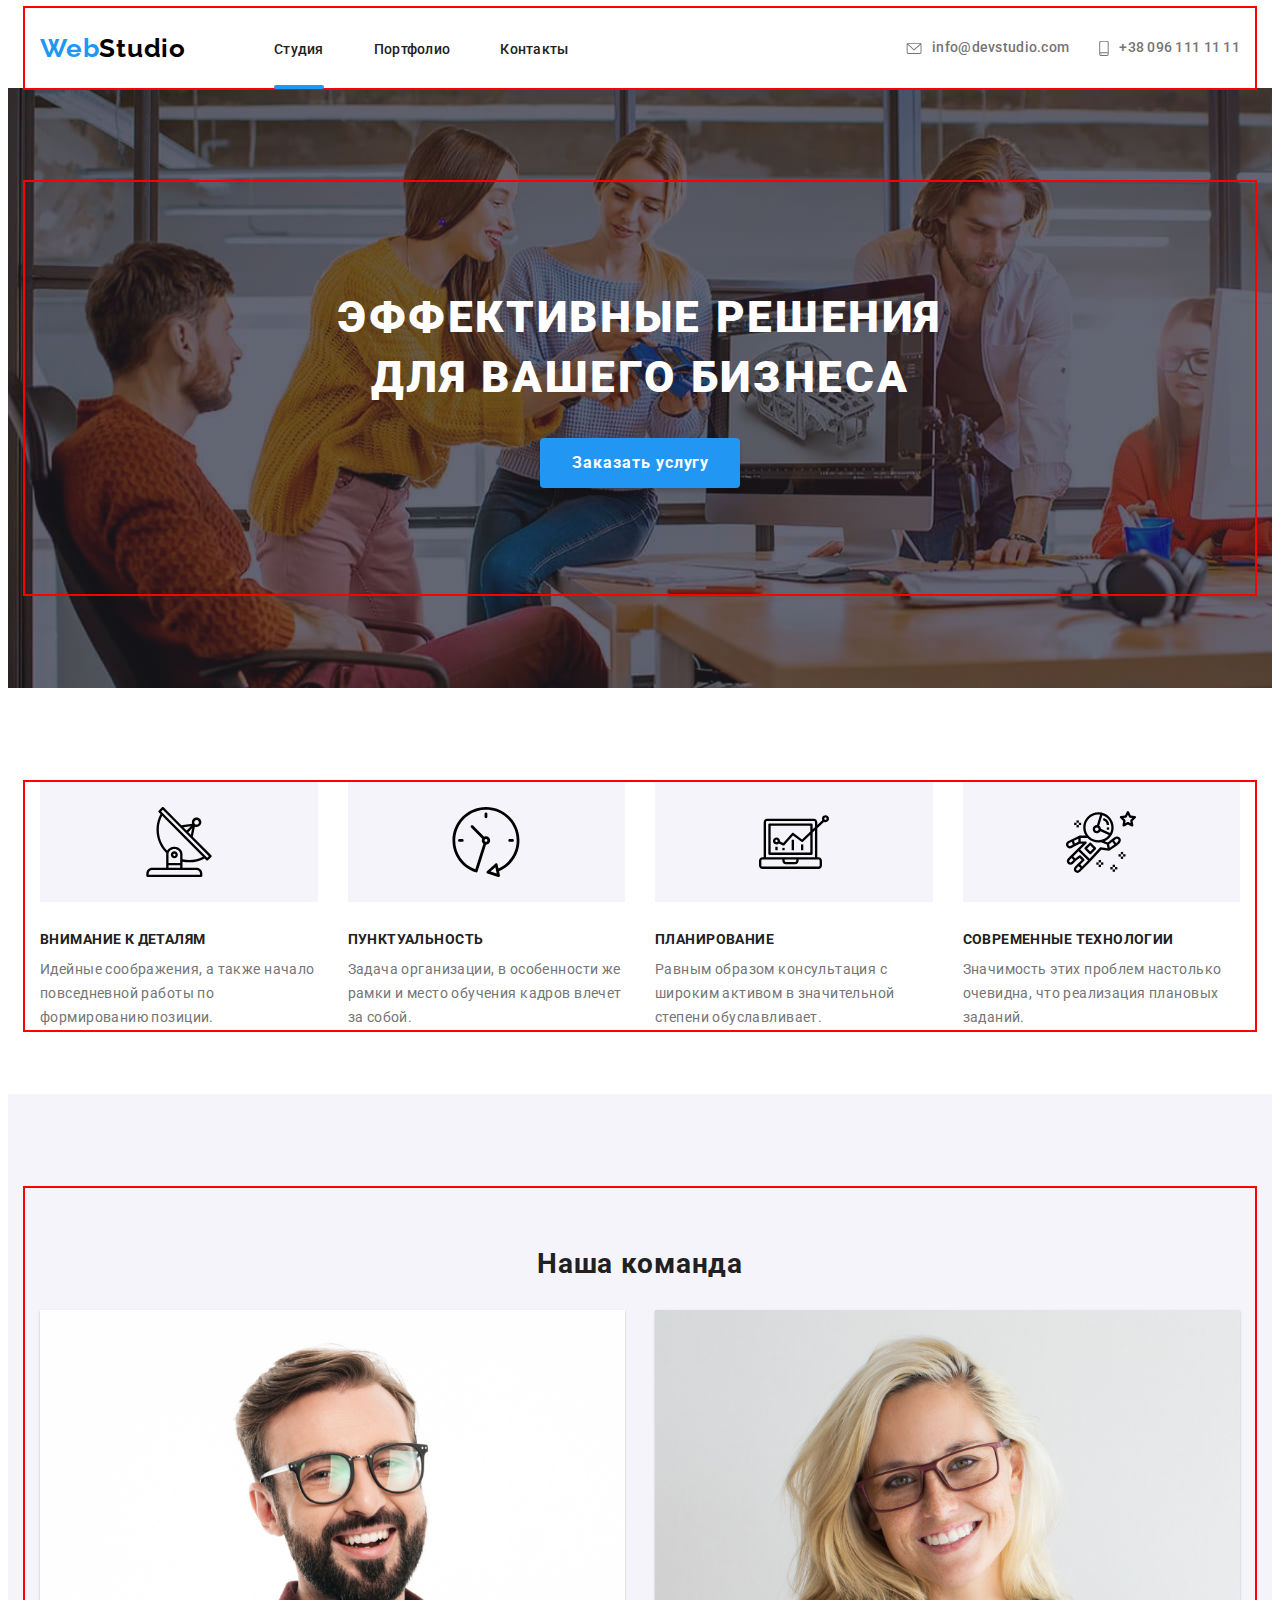
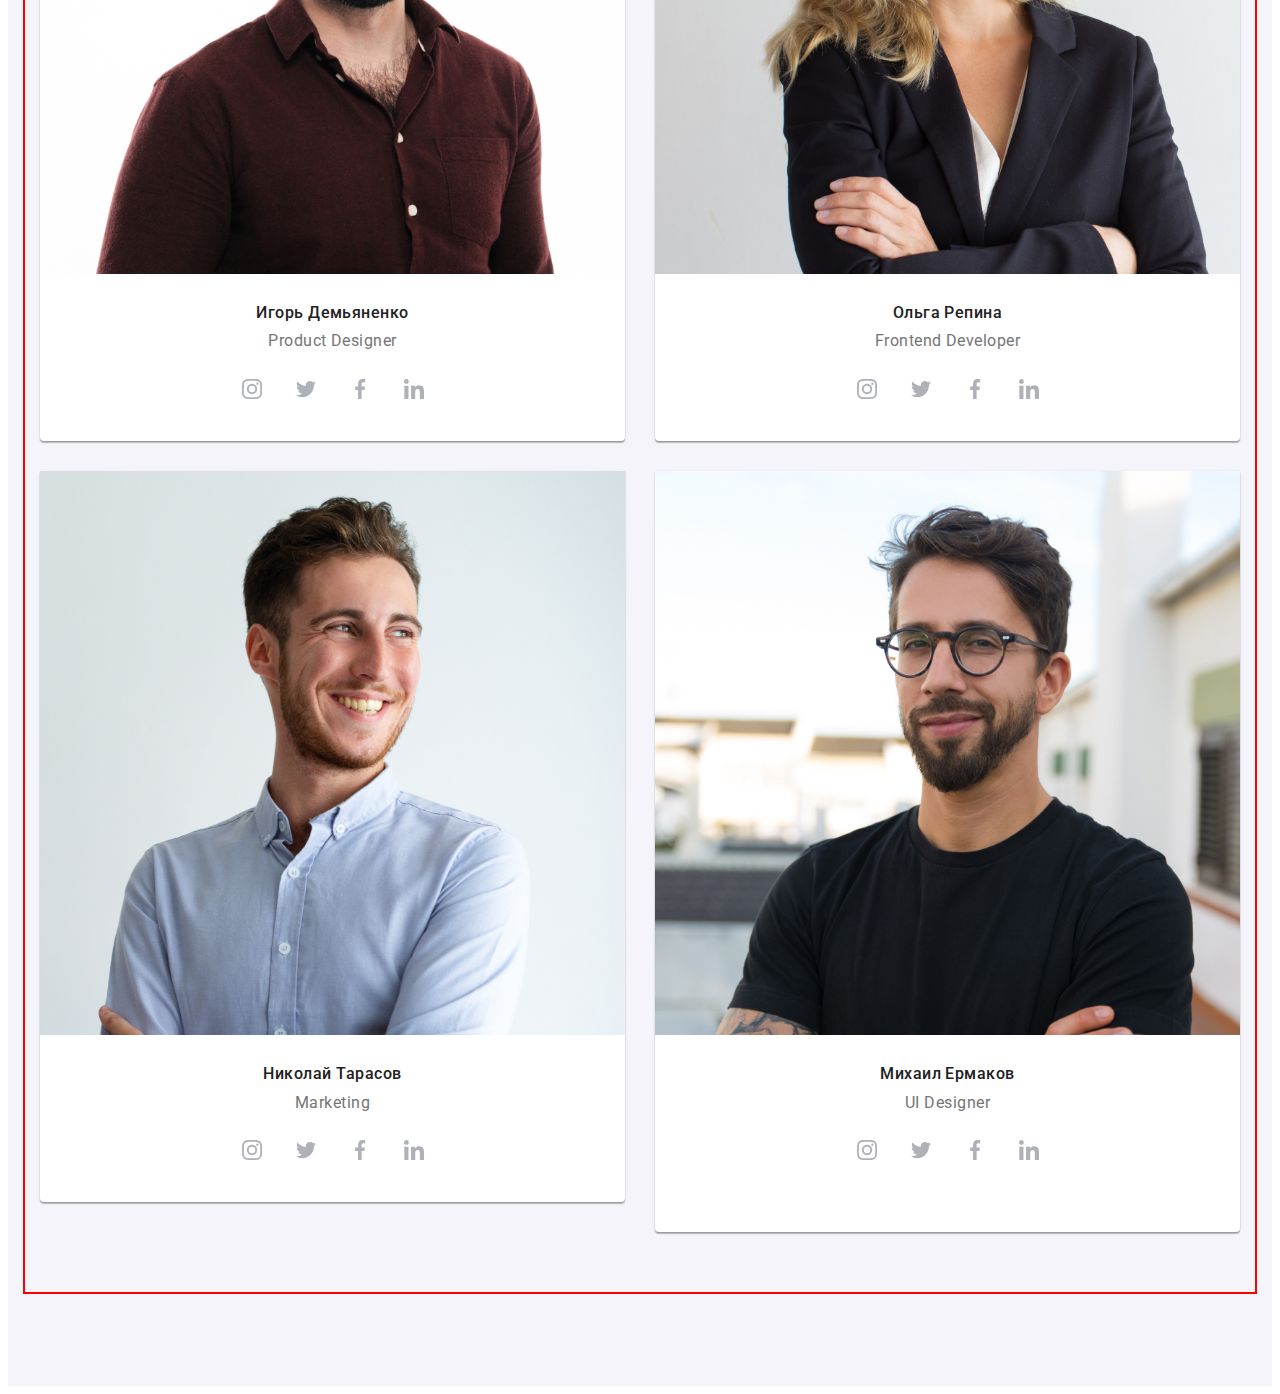
==== index.html @ 84be03d5 "адаптив" ====
<!DOCTYPE html>
<html lang="en">
  <head>
    <meta charset="UTF-8" />
    <meta http-equiv="X-UA-Compatible" content="IE=edge" />
    <meta name="viewport" content="width=device-width, initial-scale=1.0" />
    <title>WebStudio</title>
    <link
      rel="stylesheet"
      href="https://cdnjs.cloudflare.com/ajax/libs/modern-normalize/1.1.0/modern-normalize.min.css"
      integrity="sha512-wpPYUAdjBVSE4KJnH1VR1HeZfpl1ub8YT/NKx4PuQ5NmX2tKuGu6U/JRp5y+Y8XG2tV+wKQpNHVUX03MfMFn9Q=="
      crossorigin="anonymous"
      referrerpolicy="no-referrer"
    />
    <link rel="preconnect" href="https://fonts.googleapis.com" />
    <link rel="preconnect" href="https://fonts.gstatic.com" crossorigin />
    <link rel="stylesheet" href="./css/main.css" />
    <link
      href="https://fonts.googleapis.com/css2?family=Raleway:wght@700&family=Roboto:wght@400;500;700;900&display=swap"
      rel="stylesheet"
    />
  </head>
  <body>
    <header class="header">
      <div class="container">
        <a href="./index.html" class="link header__logo-link">
          <div class="header__logo">
            Web<span class="header__logo-studio">Studio</span>
          </div>
        </a>
        <nav class="nav">
          <ul class="nav-list list">
            <li class="nav-list__item">
              <a href="./index.html" class="nav-list__link link active"
                >Студия</a
              >
            </li>
            <li class="nav-list__item">
              <a href="./portfolio.html" class="nav-list__link link"
                >Портфолио</a
              >
            </li>
            <li class="nav-list__item">
              <a href="" class="nav-list__link link">Контакты</a>
            </li>
          </ul>
        </nav>
        <ul class="contact list">
          <li class="contact__item">
            <a href="mailto:info@devstudio.com" class="contact__link link">
              <svg class="contact__icon" width="16px" height="12px">
                <use
                  href="./images/icons.svg/symbol-defs2.svg#icon-envelope-hover"
                ></use></svg
              >info@devstudio.com
            </a>
          </li>
          <li class="contact__item">
            <a href="tel:+380961111111" class="contact__link link">
              <svg class="contact__icon" width="10px" height="16px">
                <use
                  href="./images/icons.svg/symbol-defs2.svg#icon-smartphone"
                ></use></svg
              >+38 096 111 11 11
            </a>
          </li>
        </ul>
      </div>
    </header>
    <main>
      <!-- section 1 -->
      <section class="hero section">
        <div class="container">
          <div class="hero__content">
            <h1 class="hero__title">
              Эффективные решения<br />
              для вашего бизнеса
            </h1>
            <button type="button" class="hero__btn" data-modal-open>
              Заказать услугу
            </button>
          </div>
        </div>
      </section>
      <!-- section 2 -->
      <section class="about section">
        <div class="container">
          <ul class="about-list list">
            <li class="about-list__item">
              <div class="about-list__icons">
                <svg class="about-list__icon" width="70px" height="70px">
                  <use
                    href="./images/icons.svg/symbol-defs1.svg#icon-antenna-1"
                  ></use>
                </svg>
              </div>
              <h3 class="about-list__title">Внимание к деталям</h3>
              <p class="about-list__after-title">
                Идейные соображения, а также начало повседневной работы по
                формированию позиции.
              </p>
            </li>
            <li class="about-list__item">
              <div class="about-list__icons">
                <svg class="about-list__icon" width="70px" height="70px">
                  <use
                    href="./images/icons.svg/symbol-defs1.svg#icon-clock-1"
                  ></use>
                </svg>
              </div>
              <h3 class="about-list__title">Пунктуальность</h3>
              <p class="about-list__after-title">
                Задача организации, в особенности же рамки и место обучения
                кадров влечет за собой.
              </p>
            </li>
            <li class="about-list__item">
              <div class="about-list__icons">
                <svg class="about-list__icon" width="70px" height="70px">
                  <use
                    href="./images/icons.svg/symbol-defs1.svg#icon-diagram-1"
                  ></use>
                </svg>
              </div>
              <h3 class="about-list__title">Планирование</h3>
              <p class="about-list__after-title">
                Равным образом консультация с широким активом в значительной
                степени обуславливает.
              </p>
            </li>
            <li class="about-list__item">
              <div class="about-list__icons">
                <svg class="about-list__icon" width="70px" height="70px">
                  <use
                    href="./images/icons.svg/symbol-defs1.svg#icon-astronaut-1"
                  ></use>
                </svg>
              </div>
              <h3 class="about-list__title">Современные технологии</h3>
              <p class="about-list__after-title">
                Значимость этих проблем настолько очевидна, что реализация
                плановых заданий.
              </p>
            </li>
          </ul>
        </div>
      </section>
      <!-- section 3 -->
      <!-- <section class="work section">
        <div class="container">
          <h2 class="work__title">Чем мы занимаемся</h2>
          <ul class="work-list list">
            <li class="work-list__item">
              <img
                src="./images/section3-img01.jpg"
                alt="человек печатает на клавиатуре"
                width="370"
                height="294"
              />
              <p class="work-list__cover-text">Десктопные приложения</p>
            </li>
            <li class="work-list__item">
              <img
                src="./images/section3-img2.jpg"
                alt="телефон в руках перед ноутбуком"
                width="370"
                height="294"
              />
              <p class="work-list__cover-text">Мобильные приложения</p>
            </li>
            <li class="work-list__item">
              <img
                src="./images/section3-img3.jpg"
                alt="планшет в руках"
                width="370"
                height="294"
              />
              <p class="work-list__cover-text">Дизайнерские решения</p>
            </li>
          </ul>
        </div>
      </section> -->
      <!-- section 4 -->
      <section class="team section">
        <div class="container">
          <div class="team-content">
            <h2 class="team__title">Наша команда</h2>
            <ul class="team-list list">
              <li class="team-list__item">
                <img
                  class="team-list__image"
                  src="./images/comand-img1.jpg"
                  alt="Игорь Демьяненко"
                  width="270"
                  height="260"
                />
                <span class="team-list__after-title">Игорь Демьяненко</span>
                <p class="team-list__text">Product Designer</p>
                <ul class="soc-list list">
                  <li class="soc-list__item">
                    <a href="" class="soc-list__link link">
                      <svg class="soc-list__icon" width="20" height="20">
                        <use
                          href="./images/icons.svg/symbol-defs.svg#icon-instagram-2"
                        ></use>
                      </svg>
                    </a>
                  </li>
                  <li class="soc-list__item">
                    <a href="" class="soc-list__link link">
                      <svg class="soc-list__icon" width="20" height="20">
                        <use
                          href="./images/icons.svg/symbol-defs.svg#icon-twitter-1"
                        ></use>
                      </svg>
                    </a>
                  </li>
                  <li class="soc-list__item">
                    <a href="" class="soc-list__link link">
                      <svg class="soc-list__icon" width="20" height="20">
                        <use
                          href="./images/icons.svg/symbol-defs.svg#icon-facebook-1"
                        ></use>
                      </svg>
                    </a>
                  </li>
                  <li class="soc-list__item">
                    <a href="" class="soc-list__link link">
                      <svg class="soc-list__icon" width="20" height="20">
                        <use
                          href="./images/icons.svg/symbol-defs.svg#icon-linkedin-1"
                        ></use>
                      </svg>
                    </a>
                  </li>
                </ul>
              </li>
              <li class="team-list__item">
                <img
                  class="team-list__image"
                  src="./images/comand-img2.jpg"
                  alt="Ольга Репина"
                  width="270"
                  height="260"
                />
                <span class="team-list__after-title">Ольга Репина</span>
                <p class="team-list__text">Frontend Developer</p>
                <ul class="soc-list list">
                  <li class="soc-list__item">
                    <a href="" class="soc-list__link link">
                      <svg class="soc-list__icon" width="20" height="20">
                        <use
                          href="./images/icons.svg/symbol-defs.svg#icon-instagram-2"
                        ></use>
                      </svg>
                    </a>
                  </li>
                  <li class="soc-list__item">
                    <a href="" class="soc-list__link link">
                      <svg class="soc-list__icon" width="20" height="20">
                        <use
                          href="./images/icons.svg/symbol-defs.svg#icon-twitter-1"
                        ></use>
                      </svg>
                    </a>
                  </li>
                  <li class="soc-list__item">
                    <a href="" class="soc-list__link link">
                      <svg class="soc-list__icon" width="20" height="20">
                        <use
                          href="./images/icons.svg/symbol-defs.svg#icon-facebook-1"
                        ></use>
                      </svg>
                    </a>
                  </li>
                  <li class="soc-list__item">
                    <a href="" class="soc-list__link link">
                      <svg class="soc-list__icon" width="20" height="20">
                        <use
                          href="./images/icons.svg/symbol-defs.svg#icon-linkedin-1"
                        ></use>
                      </svg>
                    </a>
                  </li>
                </ul>
              </li>
              <li class="team-list__item">
                <img
                  class="team-list__image"
                  src="./images/comand-img3.jpg"
                  alt="Николай Тарасов"
                  width="270"
                  height="260"
                />
                <span class="team-list__after-title">Николай Тарасов</span>
                <p class="team-list__text">Marketing</p>
                <ul class="soc-list list">
                  <li class="soc-list__item">
                    <a href="" class="soc-list__link link">
                      <svg class="soc-list__icon" width="20" height="20">
                        <use
                          href="./images/icons.svg/symbol-defs.svg#icon-instagram-2"
                        ></use>
                      </svg>
                    </a>
                  </li>
                  <li class="soc-list__item">
                    <a href="" class="soc-list__link link">
                      <svg class="soc-list__icon" width="20" height="20">
                        <use
                          href="./images/icons.svg/symbol-defs.svg#icon-twitter-1"
                        ></use>
                      </svg>
                    </a>
                  </li>
                  <li class="soc-list__item">
                    <a href="" class="soc-list__link link">
                      <svg class="soc-list__icon" width="20" height="20">
                        <use
                          href="./images/icons.svg/symbol-defs.svg#icon-facebook-1"
                        ></use>
                      </svg>
                    </a>
                  </li>
                  <li class="soc-list__item">
                    <a href="" class="soc-list__link link">
                      <svg class="soc-list__icon" width="20" height="20">
                        <use
                          href="./images/icons.svg/symbol-defs.svg#icon-linkedin-1"
                        ></use>
                      </svg>
                    </a>
                  </li>
                </ul>
              </li>
              <li class="team-list__item">
                <img
                  class="team-list__image"
                  src="./images/comand-img4.jpg"
                  alt="Михаил Ермаков"
                  width="270"
                  height="260"
                />
                <span class="team-list__after-title">Михаил Ермаков</span>
                <p class="team-list__text">UI Designer</p>
                <ul class="soc-list list">
                  <li class="soc-list__item">
                    <a href="" class="soc-list__link link">
                      <svg class="soc-list__icon" width="20" height="20">
                        <use
                          href="./images/icons.svg/symbol-defs.svg#icon-instagram-2"
                        ></use>
                      </svg>
                    </a>
                  </li>
                  <li class="soc-list__item">
                    <a href="" class="soc-list__link link">
                      <svg class="soc-list__icon" width="20" height="20">
                        <use
                          href="./images/icons.svg/symbol-defs.svg#icon-twitter-1"
                        ></use>
                      </svg>
                    </a>
                  </li>
                  <li class="soc-list__item">
                    <a href="" class="soc-list__link link">
                      <svg class="soc-list__icon" width="20" height="20">
                        <use
                          href="./images/icons.svg/symbol-defs.svg#icon-facebook-1"
                        ></use>
                      </svg>
                    </a>
                  </li>
                  <li class="soc-list__item">
                    <a href="" class="soc-list__link link">
                      <svg class="soc-list__icon" width="20" height="20">
                        <use
                          href="./images/icons.svg/symbol-defs.svg#icon-linkedin-1"
                        ></use>
                      </svg>
                    </a>
                  </li>
                </ul>
              </li>
            </ul>
          </div>
        </div>
      </section>
      <!-- -----Section 5----- -->
      <!-- <section class="clients section">
        <div class="container">
          <h2 class="clients__title">Постоянные клиенты</h2>
          <ul class="clients-list list">
            <li class="clients-list__item">
              <a href="" class="clients-list__link link">
                <svg class="clients-list__icon" width="106" height="60">
                  <use
                    href="./images/icons.svg/symbol-defs2.svg#icon-Logo"
                  ></use>
                </svg>
              </a>
            </li>
            <li class="clients-list__item">
              <a href="" class="clients-list__link">
                <svg class="clients-list__icon" width="106" height="60">
                  <use
                    href="./images/icons.svg/symbol-defs2.svg#icon-Logo1"
                  ></use>
                </svg>
              </a>
            </li>
            <li class="clients-list__item">
              <a href="" class="clients-list__link">
                <svg class="clients-list__icon" width="106" height="60">
                  <use
                    href="./images/icons.svg/symbol-defs2.svg#icon-Logo2"
                  ></use>
                </svg>
              </a>
            </li>
            <li class="clients-list__item">
              <a href="" class="clients-list__link">
                <svg class="clients-list__icon" width="106" height="60">
                  <use
                    href="./images/icons.svg/symbol-defs2.svg#icon-Logo3"
                  ></use>
                </svg>
              </a>
            </li>
            <li class="clients-list__item">
              <a href="" class="clients-list__link">
                <svg class="clients-list__icon" width="106" height="60">
                  <use
                    href="./images/icons.svg/symbol-defs2.svg#icon-Logo4"
                  ></use>
                </svg>
              </a>
            </li>
            <li class="clients-list__item">
              <a href="" class="clients-list__link">
                <svg class="clients-list__icon" width="106" height="60">
                  <use
                    href="./images/icons.svg/symbol-defs2.svg#icon-Logo5"
                  ></use>
                </svg>
              </a>
            </li>
          </ul>
        </div>
      </section> -->
    </main>
    <!-- <footer class="footer">
      <div class="container">
        <div class="footer-content">
          <div class="contacts-block">
            <a href="./index.html" class="logo-link link">
              <div class="logo-link__text">
                Web<span class="logo-link__studio">Studio</span>
              </div>
            </a>
            <address class="address">
              <ul class="address-list list">
                <li class="address-list__item">
                  <a
                    class="address-list__link link"
                    href="https://goo.gl/maps/1SCj835wtnktaxQW8"
                    target="_blank"
                    rel="noopener noreferrer "
                  >
                    г. Киев, пр-т Леси Украинки, 26</a
                  >
                </li>
                <li class="address-list__item">
                  <a
                    class="address-list__contacts link"
                    href="mailto:info@example.com"
                    >info@example.com</a
                  >
                </li>
                <li class="address-list__item">
                  <a
                    class="address-list__contacts link"
                    href="tel:+380991111111"
                    >+38 099 111 11 11</a
                  >
                </li>
              </ul>
            </address>
          </div>
          <div class="soc-icons">
            <h3 class="soc-icons__title">Присоединяйтесь</h3>
            <ul class="icons-list list">
              <li class="icons-list__item">
                <a href="" class="icons-list__link link">
                  <svg class="icons-list__svg" width="20px" height="20px">
                    <use
                      href="./images/icons.svg/symbol-defs.svg#icon-instagram-2"
                    ></use>
                  </svg>
                </a>
              </li>
              <li class="icons-list__item">
                <a href="" class="icons-list__link link">
                  <svg class="icons-list__svg" width="20px" height="20px">
                    <use
                      href="./images/icons.svg/symbol-defs.svg#icon-twitter-1"
                    ></use>
                  </svg>
                </a>
              </li>
              <li class="icons-list__item">
                <a href="" class="icons-list__link link">
                  <svg class="icons-list__svg" width="20px" height="20px">
                    <use
                      href="./images/icons.svg/symbol-defs.svg#icon-facebook-1"
                    ></use>
                  </svg>
                </a>
              </li>
              <li class="icons-list__item">
                <a href="" class="icons-list__link link">
                  <svg class="icons-list__svg" width="20px" height="20px">
                    <use
                      href="./images/icons.svg/symbol-defs.svg#icon-linkedin-1"
                    ></use>
                  </svg>
                </a>
              </li>
            </ul>
          </div>
          <div class="subscribe subscribe_margin">
            <h3 class="subscribe__title">Подпишитесь на рассылку</h3>
            <form class="subscribe__form">
              <div class="subscribe__input">
                <input
                  type="text"
                  name="email"
                  class="subscribe__email"
                  placeholder="E-mail"
                />
              </div>
              <div class="button">
                <button type="submit" class="button__subscribe">
                  <span class="button__text">Подписаться</span>
                  <svg class="button__icon" width="24px" height="24px">
                    <use
                      href="./images/icons.svg/symbol-defs.svg#icon-icon-send"
                    ></use>
                  </svg>
                </button>
              </div>
            </form>
          </div>
        </div>
      </div>
    </footer> -->
    <div class="backdrop is-hidden" data-modal>
      <div class="modal">
        <div class="modal__button">
          <button type="button" class="modal__button-close" data-modal-close>
            <svg class="modal__icon-close" width="18px" height="18px">
              <use
                href="./images/icons.svg/symbol-defs2.svg#icon-close-black-18dp-2-1"
              ></use>
            </svg>
          </button>
        </div>
        <h3 class="modal__title">Оставьте свои данные, мы вам перезвоним</h3>
        <form class="modal-form">
          <label class="modal-form__label">Имя</label>
          <div class="modal-form__input-wrap">
            <input type="text" name="name" class="modal-form__input" /><svg
              class="modal-form__input-icon"
              width="18px"
              height="18px"
            >
              <use
                href="./images/icons.svg/symbol-defs.svg#icon-person-black-18dp-1"
              ></use>
            </svg>
          </div>
          <label class="modal-form__label">Телефон</label>
          <div class="modal-form__input-wrap">
            <input type="text" name="tel" class="modal-form__input" /><svg
              class="modal-form__input-icon"
              width="18px"
              height="18px"
            >
              <use
                href="./images/icons.svg/symbol-defs.svg#icon-phone-black-18dp-1"
              ></use>
            </svg>
          </div>
          <label class="modal-form__label">Почта</label>
          <div class="modal-form__input-wrap">
            <input type="text" name="email" class="modal-form__input" /><svg
              class="modal-form__input-icon"
              width="18px"
              height="18px"
            >
              <use
                href="./images/icons.svg/symbol-defs.svg#icon-email-black-18dp-1"
              ></use>
            </svg>
          </div>
          <label class="modal-form__label">Комментарий</label>
          <textarea
            name="coment"
            class="modal-form__textarea"
            placeholder="Введите текст"
          ></textarea>
          <div class="modal-form__checkbox">
            <input
              type="checkbox"
              id="checkbox"
              class="modal-form__checkbox-icon visually-hidden"
            />
            <label for="checkbox" class="modal-form__checkbox-label"
              >Соглашаюсь с рассылкой и принимаю
              <a href="" class="modal-form__checkbox-link">
                Условия договора</a
              ></label
            >
            <button type="submit" class="modal-form__checkbox-btn button">
              Отправить
            </button>
          </div>
        </form>
      </div>
    </div>
    <script src="./js/modal.js"></script>
  </body>
</html>
---- css/main.css ----
p, h1, h2, h3, h4, h5, h6 {
  margin: 0;
}

ul, ol {
  margin: 0;
  padding-left: 0;
}

body {
  font-family: Roboto, sans-serif;
}

button {
  border: 0;
  cursor: pointer;
}

.list {
  list-style: none;
}

.link {
  text-decoration: none;
}

img {
  display: block;
  max-width: 100%;
  height: auto;
  width: 100%;
}

:root {
  --main-color: #212121;
  --second-main-color: #757575;
  --accent-color: #2196F3;
  --main-background-color: #2F303A;
  --second-background-color: #F5F4FA;
  --typical-gap: 30px;
}

.visually-hidden {
  position: absolute;
  white-space: nowrap;
  width: 1px;
  height: 1px;
  overflow: hidden;
  border: 0;
  padding: 0;
  clip: rect(0 0 0 0);
  clip-path: inset(50%);
  margin: -1px;
}

.container {
  width: 100%;
  padding-left: 15px;
  padding-right: 15px;
  margin: 0 auto;
  outline: 2px solid red;
}
@media screen and (min-width: 480px) {
  .container {
    width: 480px;
  }
}
@media screen and (min-width: 768px) {
  .container {
    width: 768px;
  }
}
@media screen and (min-width: 1200px) {
  .container {
    width: 1200px;
  }
}

.header-border {
  border: 1px solid #ECECEC;
}

.header {
  height: 80px;
  display: flex;
}
.header .container {
  display: flex;
  align-items: center;
}

.nav-list {
  display: flex;
}

.contact {
  display: flex;
  margin-left: auto;
}
@media screen and (min-width: 768px) {
  .contact {
    flex-direction: column;
  }
}
@media screen and (min-width: 1200px) {
  .contact {
    flex-direction: row;
  }
}

.header__logo {
  font-family: "Raleway", sans-serif;
  font-weight: 700;
  font-size: 24px;
  line-height: 1.16;
  letter-spacing: 0.03em;
  margin-right: 93px;
  color: var(--accent-color);
}
@media screen and (min-width: 768px) {
  .header__logo {
    margin-right: 88px;
  }
}
@media screen and (min-width: 1200px) {
  .header__logo {
    font-size: 26px;
    line-height: 1.19;
  }
}

.header__logo-studio {
  color: #000000;
}

.nav-list__link {
  font-weight: 500;
  font-size: 14px;
  line-height: 1.14;
  letter-spacing: 0.02em;
  color: var(--main-color);
}
.nav-list__link:hover, .nav-list__link:focus {
  color: var(--accent-color);
  transition-property: color;
  transition-duration: 250ms;
  transition-timing-function: cubic-bezier(0.4, 0, 0.2, 1);
}
.nav-list__link.active::after {
  content: "";
  position: absolute;
  background: #2196F3;
  border-radius: 2px;
  width: 100%;
  height: 4px;
  bottom: -31px;
  right: 0;
}

.nav-list__item {
  position: relative;
}
.nav-list__item:not(:last-child) {
  margin-right: 50px;
}

@media screen and (min-width: 768px) {
  .contact__item:not(:last-child) {
    margin-bottom: 10px;
  }
}
@media screen and (min-width: 1200px) {
  .contact__item:not(:last-child) {
    margin-right: var(--typical-gap);
    margin-bottom: 0;
  }
}

.contact__link {
  font-weight: 500;
  font-size: 14px;
  line-height: 1.14;
  letter-spacing: 0.02em;
  color: var(--second-main-color);
  display: flex;
  align-items: center;
}
.contact__link:hover, .contact__link:focus {
  color: var(--accent-color);
  transition-property: color;
  transition-duration: 250ms;
  transition-timing-function: cubic-bezier(0.4, 0, 0.2, 1);
}
@media screen and (min-width: 768px) {
  .contact__link {
    font-size: 12px;
    line-height: 1.16;
  }
}
@media screen and (min-width: 1200px) {
  .contact__link {
    font-size: 14px;
    line-height: 1.14;
  }
}

.contact__icon {
  fill: var(--second-main-color);
  margin-right: 10px;
}
.contact__link:hover .contact__icon, .contact__link:focus .contact__icon {
  fill: var(--accent-color);
  transition-property: fill;
  transition-duration: 250ms;
  transition-timing-function: cubic-bezier(0.4, 0, 0.2, 1);
}

.section {
  padding: 60px 0;
}
@media screen and (min-width: 1200px) {
  .section {
    padding: 94px 0;
  }
}

.hero {
  background-color: var(--main-background-color);
  background-image: linear-gradient(rgba(47, 48, 58, 0.4), rgba(47, 48, 58, 0.4)), url(../images/herou-img.jpg);
}

.hero__content {
  text-align: center;
  padding-top: 106px;
  padding-bottom: 106px;
  padding-right: 45px;
  padding-left: 45px;
}

.hero__title {
  font-weight: 900;
  font-size: 26px;
  line-height: 1.62;
  text-align: center;
  letter-spacing: 0.06em;
  text-transform: uppercase;
  color: #FFFFFF;
  margin: 0 auto;
  margin-bottom: 30px;
}
@media screen and (min-width: 1200px) {
  .hero__title {
    font-size: 44px;
    line-height: 1.36;
  }
}

.hero__btn {
  font-family: Roboto, sans-serif;
  font-style: normal;
  font-weight: 700;
  font-size: 16px;
  line-height: 1.88;
  display: inline-block;
  text-align: center;
  letter-spacing: 0.06em;
  color: #FFFFFF;
  background-color: var(--accent-color);
  background: #2196F3;
  box-shadow: 0px 4px 4px rgba(0, 0, 0, 0.15);
  border-radius: 4px;
  width: 200px;
  padding: 10px 32px;
  white-space: nowrap;
}

.about-list__icons {
  max-width: 100%;
  height: 120px;
  display: flex;
  justify-content: center;
  align-items: center;
  background-color: #F5F4FA;
  margin-bottom: 30px;
}

.about-list {
  margin-bottom: -30px;
}
@media screen and (min-width: 768px) {
  .about-list {
    display: flex;
    flex-wrap: wrap;
    margin-right: -30px;
  }
}

.about-list__item {
  margin-bottom: 30px;
}
@media screen and (min-width: 768px) {
  .about-list__item {
    width: calc(50% - 30px);
    margin-right: 30px;
  }
  .about-list__item:nth-last-child(-n+2) {
    margin-bottom: 0;
  }
}
@media screen and (min-width: 1200px) {
  .about-list__item {
    width: calc(25% - 30px);
    margin-bottom: 0;
  }
}

.about-list__title {
  font-weight: 700;
  font-size: 14px;
  line-height: 1.14;
  letter-spacing: 0.03em;
  text-align: center;
  text-transform: uppercase;
  color: var(--main-color);
  margin-bottom: 10px;
}
@media screen and (min-width: 1200px) {
  .about-list__title {
    text-align: start;
  }
}

.about-list__after-title {
  font-size: 14px;
  line-height: 1.71;
  letter-spacing: 0.03em;
  color: var(--second-main-color);
}

.work__title, .team__title, .clients__title {
  font-weight: 700;
  font-size: 28px;
  line-height: 1.17;
  text-align: center;
  letter-spacing: 0.03em;
  color: var(--main-color);
}

.work__title {
  margin-bottom: 50px;
}

.work-list {
  display: flex;
  justify-content: space-between;
}

.work-list__item {
  max-height: 294px;
  position: relative;
}
.work-list__item:not(:last-child) {
  margin-right: var(--typical-gap);
}

.work-list__cover-text {
  position: absolute;
  bottom: 0;
  width: 100%;
  background: rgba(47, 48, 58, 0.8);
  font-weight: 700;
  font-size: 14px;
  line-height: 1.14;
  text-align: center;
  letter-spacing: 0.03em;
  text-transform: uppercase;
  color: #FFFFFF;
  padding-top: 27px;
  padding-bottom: 27px;
}

.team-content {
  padding-top: 60px;
  padding-bottom: 60px;
}

.team {
  background-color: #F5F4FA;
}

.team__title {
  margin-bottom: 30px;
}

.team-list__after-title {
  font-weight: 500;
  font-size: 16px;
  line-height: 1.18;
  text-align: center;
  letter-spacing: 0.03em;
  color: var(--main-color);
  margin-bottom: 10px;
  display: block;
}

.team-list {
  display: flex;
  text-align: center;
  flex-direction: column;
}
@media screen and (min-width: 768px) {
  .team-list {
    flex-wrap: wrap;
    flex-direction: row;
    margin-right: -30px;
  }
}

.team-list__image {
  margin-bottom: var(--typical-gap);
}

.team-list__item {
  margin-right: 0;
  background: #FFFFFF;
  box-shadow: 0px 1px 3px rgba(0, 0, 0, 0.12), 0px 1px 1px rgba(0, 0, 0, 0.14), 0px 2px 1px rgba(0, 0, 0, 0.2);
  border-radius: 0px 0px 4px 4px;
}
.team-list__item:not(:last-child) {
  margin-bottom: 30px;
}
@media screen and (min-width: 768px) {
  .team-list__item {
    width: calc(50% - 30px);
    margin-right: 30px;
  }
}

.team-list__text {
  font-size: 16px;
  line-height: 1.18;
  text-align: center;
  letter-spacing: 0.03em;
  color: var(--second-main-color);
  margin-bottom: 16px;
}

.soc-list {
  display: flex;
  justify-content: center;
}

.soc-list__item + .soc-list__item {
  margin-left: 10px;
}

.soc-list__item {
  padding-bottom: 30px;
}

.soc-list__link {
  width: 44px;
  height: 44px;
  background-color: transparent;
  border-radius: 50%;
  display: flex;
  align-items: center;
  justify-content: center;
}
.soc-list__link:hover, .soc-list__link:focus {
  background-color: var(--accent-color);
  transition-property: background-color;
  transition-duration: 250ms;
  transition-timing-function: cubic-bezier(0.4, 0, 0.2, 1);
}

.soc-list__icon {
  fill: #AFB1B8;
}
.soc-list__link:hover .soc-list__icon, .soc-list__link:focus .soc-list__icon {
  fill: #FFFFFF;
  transition-property: fill;
  transition-duration: 250ms;
  transition-timing-function: cubic-bezier(0.4, 0, 0.2, 1);
}

.clients__title {
  margin-bottom: 50px;
}

.clients-list {
  display: flex;
}

.clients-list__link {
  display: flex;
  justify-content: center;
  align-items: center;
  width: 170px;
  height: 92px;
  border: 1px solid #AFB1B8;
  border-radius: 4px;
}
.clients-list__link:hover, .clients-list__link:focus {
  border-color: var(--accent-color);
  transition-property: border-color;
  transition-duration: 250ms;
  transition-timing-function: cubic-bezier(0.4, 0, 0.2, 1);
}

.clients-list__item + .clients-list__item {
  margin-left: var(--typical-gap);
}

.clients-list__icon {
  fill: #AFB1B8;
}
.clients-list__link:hover .clients-list__icon, .clients-list__link:focus .clients-list__icon {
  fill: var(--accent-color);
  transition-property: fill;
  transition-duration: 250ms;
  transition-timing-function: cubic-bezier(0.4, 0, 0.2, 1);
}

.logo-link__text {
  font-family: "Raleway", sans-serif;
  font-weight: 700;
  font-size: 26px;
  line-height: 1.19;
  letter-spacing: 0.03em;
  margin-bottom: 20px;
  color: var(--accent-color);
}

.logo-link__studio {
  color: #FFFFFF;
}

.footer {
  background-color: var(--main-background-color);
  padding-top: 60px;
  padding-bottom: 60px;
}

.address-list__link {
  font-style: normal;
  font-size: 14px;
  line-height: 1.71;
  letter-spacing: 0.03em;
  color: #FFFFFF;
}

.address-list {
  display: block;
}

.address-list__contacts {
  font-style: normal;
  font-size: 14px;
  line-height: 1.71;
  letter-spacing: 0.03em;
  color: rgba(255, 255, 255, 0.6);
}

.address-list__item:not(:last-child) {
  margin-bottom: 9px;
}

.footer-content {
  display: flex;
}

.icons-list__link {
  width: 44px;
  height: 44px;
  background: rgba(255, 255, 255, 0.1);
  border-radius: 50%;
  display: flex;
  align-items: center;
  justify-content: center;
}
.icons-list__link:hover, .icons-list__link:focus {
  background: var(--accent-color);
  transition-property: background;
  transition-duration: 250ms;
  transition-timing-function: cubic-bezier(0.4, 0, 0.2, 1);
}

.icons-list__svg {
  fill: #FFFFFF;
}

.icons-list__item + .icons-list__item {
  margin-left: 10px;
}

.icons-list {
  display: flex;
}

.contacts-block {
  margin-right: 70px;
  padding-top: 60px;
  padding-bottom: 60px;
}

.soc-icons {
  padding-top: 72px;
  padding-bottom: 100px;
}

.soc-icons__title {
  font-weight: 700;
  font-size: 14px;
  line-height: 1.14;
  letter-spacing: 0.03em;
  text-transform: uppercase;
  color: #FFFFFF;
  margin-bottom: 20px;
}

.subscribe_margin {
  margin-left: 93px;
  margin-top: 72px;
  width: 100%;
}

.subscribe__input {
  max-width: 358px;
  width: 100%;
  margin-right: 12px;
}

.subscribe__title {
  font-weight: 700;
  font-size: 14px;
  line-height: 1.14;
  letter-spacing: 0.03em;
  text-transform: uppercase;
  color: #FFFFFF;
  margin-bottom: 20px;
}

.subscribe__form {
  display: flex;
}

.subscribe__email {
  height: 50px;
  width: 100%;
  padding-left: 16px;
  color: #FFFFFF;
  background: transparent;
  border: 1px solid rgba(255, 255, 255, 0.3);
  filter: drop-shadow(0px 4px 4px rgba(0, 0, 0, 0.15));
  border-radius: 4px;
  outline: 0;
}
.subscribe__email::placeholder {
  font-weight: 400;
  font-size: 16px;
  line-height: 1.25;
  letter-spacing: 0.03em;
  color: rgba(255, 255, 255, 0.6);
}

.button__subscribe {
  font-weight: 700;
  font-size: 16px;
  line-height: 1.88;
  display: flex;
  align-items: center;
  text-align: center;
  letter-spacing: 0.06em;
  color: #FFFFFF;
  padding: 10px 28px;
  background: #2196F3;
  box-shadow: 0px 4px 4px rgba(0, 0, 0, 0.15);
  border-radius: 4px;
}

.button__text {
  margin-right: 10px;
}

.button__icon {
  fill: #FFFFFF;
}

.menu-item-btn {
  font-family: Roboto, sans-serif;
  font-style: normal;
  font-weight: 500;
  font-size: 16px;
  line-height: 1.62;
  text-align: center;
  letter-spacing: 0.03em;
  color: var(--main-color);
  padding: 6px 22px;
  background: #F5F4FA;
  border-radius: 4px;
}
.menu-item-btn:hover, .menu-item-btn:focus {
  font-family: "Roboto";
  font-style: normal;
  font-weight: 500;
  font-size: 16px;
  line-height: 1.62;
  text-align: center;
  letter-spacing: 0.03em;
  color: #FFFFFF;
  background: #2196F3;
  box-shadow: 0px 3px 1px rgba(0, 0, 0, 0.1), 0px 1px 2px rgba(0, 0, 0, 0.08), 0px 2px 2px rgba(0, 0, 0, 0.12);
  transition-property: background, color, box-shadow;
  transition-duration: 250ms;
  transition-timing-function: cubic-bezier(0.4, 0, 0.2, 1);
}

.menu .menu-list {
  display: flex;
  justify-content: center;
  margin-bottom: 50px;
}

.menu-item:not(:last-child) {
  margin-right: 8px;
}

.works-list {
  display: flex;
  flex-wrap: wrap;
  margin-left: -30px;
}

.works-item {
  width: calc(33.3333333333% - 30px);
  margin-left: 30px;
  cursor: pointer;
  display: flex;
  flex-direction: column;
  overflow: hidden;
}
.works-item:hover, .works-item:focus {
  background: #FFFFFF;
  box-shadow: 0px 1px 1px rgba(0, 0, 0, 0.12), 0px 4px 4px rgba(0, 0, 0, 0.06), 1px 4px 6px rgba(0, 0, 0, 0.16);
  transition-property: box-shadow;
  transition-duration: 250ms;
  transition-timing-function: cubic-bezier(0.4, 0, 0.2, 1);
}
.works-item:nth-child(-n+6) {
  margin-bottom: var(--typical-gap);
}

.works-cover-wrap {
  position: relative;
  overflow: hidden;
  max-height: 294px;
}

.works-over-text {
  position: absolute;
  height: 100%;
  padding: 63px 24px;
  top: 0;
  left: 0;
  font-weight: 400;
  font-size: 18px;
  line-height: 1.56;
  letter-spacing: 0.03em;
  color: #FFFFFF;
  background: rgba(33, 150, 243, 0.9);
  transform: translateY(100%);
  transition: transform 300ms;
}
.works-item:hover .works-over-text {
  transform: translateY(0);
}

.works-title {
  font-weight: 700;
  font-size: 18px;
  line-height: 2;
  letter-spacing: 0.06em;
  color: var(--main-color);
  margin-bottom: 4px;
}

.works-after-title {
  font-size: 16px;
  line-height: 1.875;
  letter-spacing: 0.03em;
  color: var(--second-main-color);
}

.works-text {
  background: #FFFFFF;
  border: 1px solid #EEEEEE;
  padding: 20px 24px;
  border-top: 0;
}

.backdrop {
  position: fixed;
  top: 0;
  width: 100%;
  height: 100%;
  background-color: rgba(122, 118, 118, 0.699);
  transition: opacity 350ms, visibility 350ms;
}

.backdrop.is-hidden .modal {
  transform: rotate(0) scale(0.3);
}

.is-hidden {
  opacity: 0;
  pointer-events: none;
  visibility: hidden;
}

.modal {
  position: absolute;
  top: 50%;
  left: 50%;
  transform: rotate(360deg) translate(-50%, -50%) scale(1);
  width: 528px;
  min-height: 581px;
  background-color: #FFFFFF;
  border-radius: 7px;
  transition: transform 400ms;
  padding-top: 44px;
  padding-right: 40px;
  padding-left: 40px;
}

.modal__button-close {
  width: 30px;
  height: 30px;
  position: absolute;
  right: 8px;
  border: 1px solid rgba(0, 0, 0, 0.055);
  border-radius: 50%;
  background: #fff;
  top: 8px;
  padding: 6px;
}

.modal__icon-close {
  margin-left: -1px;
}

.modal__button:hover .modal__icon-close {
  fill: var(--accent-color);
  transition-duration: 250ms;
  transition-timing-function: cubic-bezier(0.4, 0, 0.2, 1);
}

.modal__title {
  font-weight: 700;
  font-size: 20px;
  line-height: 1.15;
  text-align: center;
  letter-spacing: 0.03em;
  color: #212121;
  margin-bottom: 12px;
}

.modal-form__input {
  width: 100%;
  height: 40px;
  padding-left: 42px;
  font-size: 12px;
  line-height: 1, 16;
  letter-spacing: 0.01em;
  background-color: transparent;
  border: 1px solid rgba(33, 33, 33, 0.2);
  border-radius: 4px;
  outline: 0;
}
.modal-form__input:focus {
  border: 1px solid #2196F3;
  border-radius: 4px;
}

.modal-form__input-wrap {
  position: relative;
  margin-bottom: 10px;
  margin-top: 4px;
}

.modal-form__input-icon {
  position: absolute;
  left: 12px;
  top: 50%;
  transform: translateY(-50%);
}
.modal-form__input:focus + .modal-form__input-icon {
  fill: var(--accent-color);
  transition-duration: 250ms;
  transition-timing-function: cubic-bezier(0.4, 0, 0.2, 1);
}

.modal-form__label {
  display: block;
  font-weight: 400;
  font-size: 12px;
  line-height: 1.16;
  letter-spacing: 0.01em;
  color: #757575;
}

.modal-form__textarea {
  width: 100%;
  height: 120px;
  margin-top: 4px;
  margin-bottom: 20px;
  font-size: 12px;
  line-height: 1, 16;
  letter-spacing: 0.01em;
  background-color: transparent;
  border: 1px solid rgba(33, 33, 33, 0.2);
  border-radius: 4px;
  resize: none;
  padding: 12px 16px;
  outline: 0;
}
.modal-form__textarea:focus {
  border: 1px solid #2196F3;
  border-radius: 4px;
  transition-duration: 250ms;
  transition-timing-function: cubic-bezier(0.4, 0, 0.2, 1);
}
.modal-form__textarea::placeholder {
  font-weight: 400;
  font-size: 12px;
  line-height: 1, 16;
  letter-spacing: 0.01em;
  color: rgba(117, 117, 117, 0.5);
}

.modal-form__checkbox {
  text-align: center;
}

.modal-form__checkbox-label {
  font-weight: 400;
  font-size: 14px;
  line-height: 1.71;
  letter-spacing: 0.03em;
  color: #757575;
  display: flex;
  align-items: center;
  justify-content: center;
}
.modal-form__checkbox-label::before {
  content: "";
  width: 16px;
  height: 15px;
  border: 2px solid #212121;
  border-radius: 2px;
  margin-right: 8.38px;
}

.modal-form__checkbox-icon:checked + .modal-form__checkbox-label::before {
  background-color: var(--accent-color);
  background-image: url(../images/icons.svg/Vector.svg);
  background-repeat: no-repeat;
  background-position: center;
  background-size: contain;
  border: transparent;
}

.modal-form__checkbox-link {
  color: var(--accent-color);
  margin-left: 3px;
}

.modal-form__checkbox-btn {
  font-weight: 700;
  font-size: 16px;
  line-height: 1.88;
  text-align: center;
  letter-spacing: 0.06em;
  color: #FFFFFF;
  background: #188CE8;
  box-shadow: 0px 4px 4px rgba(0, 0, 0, 0.15);
  border-radius: 4px;
  padding: 10px 55px;
  margin-top: 30px;
}/*# sourceMappingURL=main.css.map */
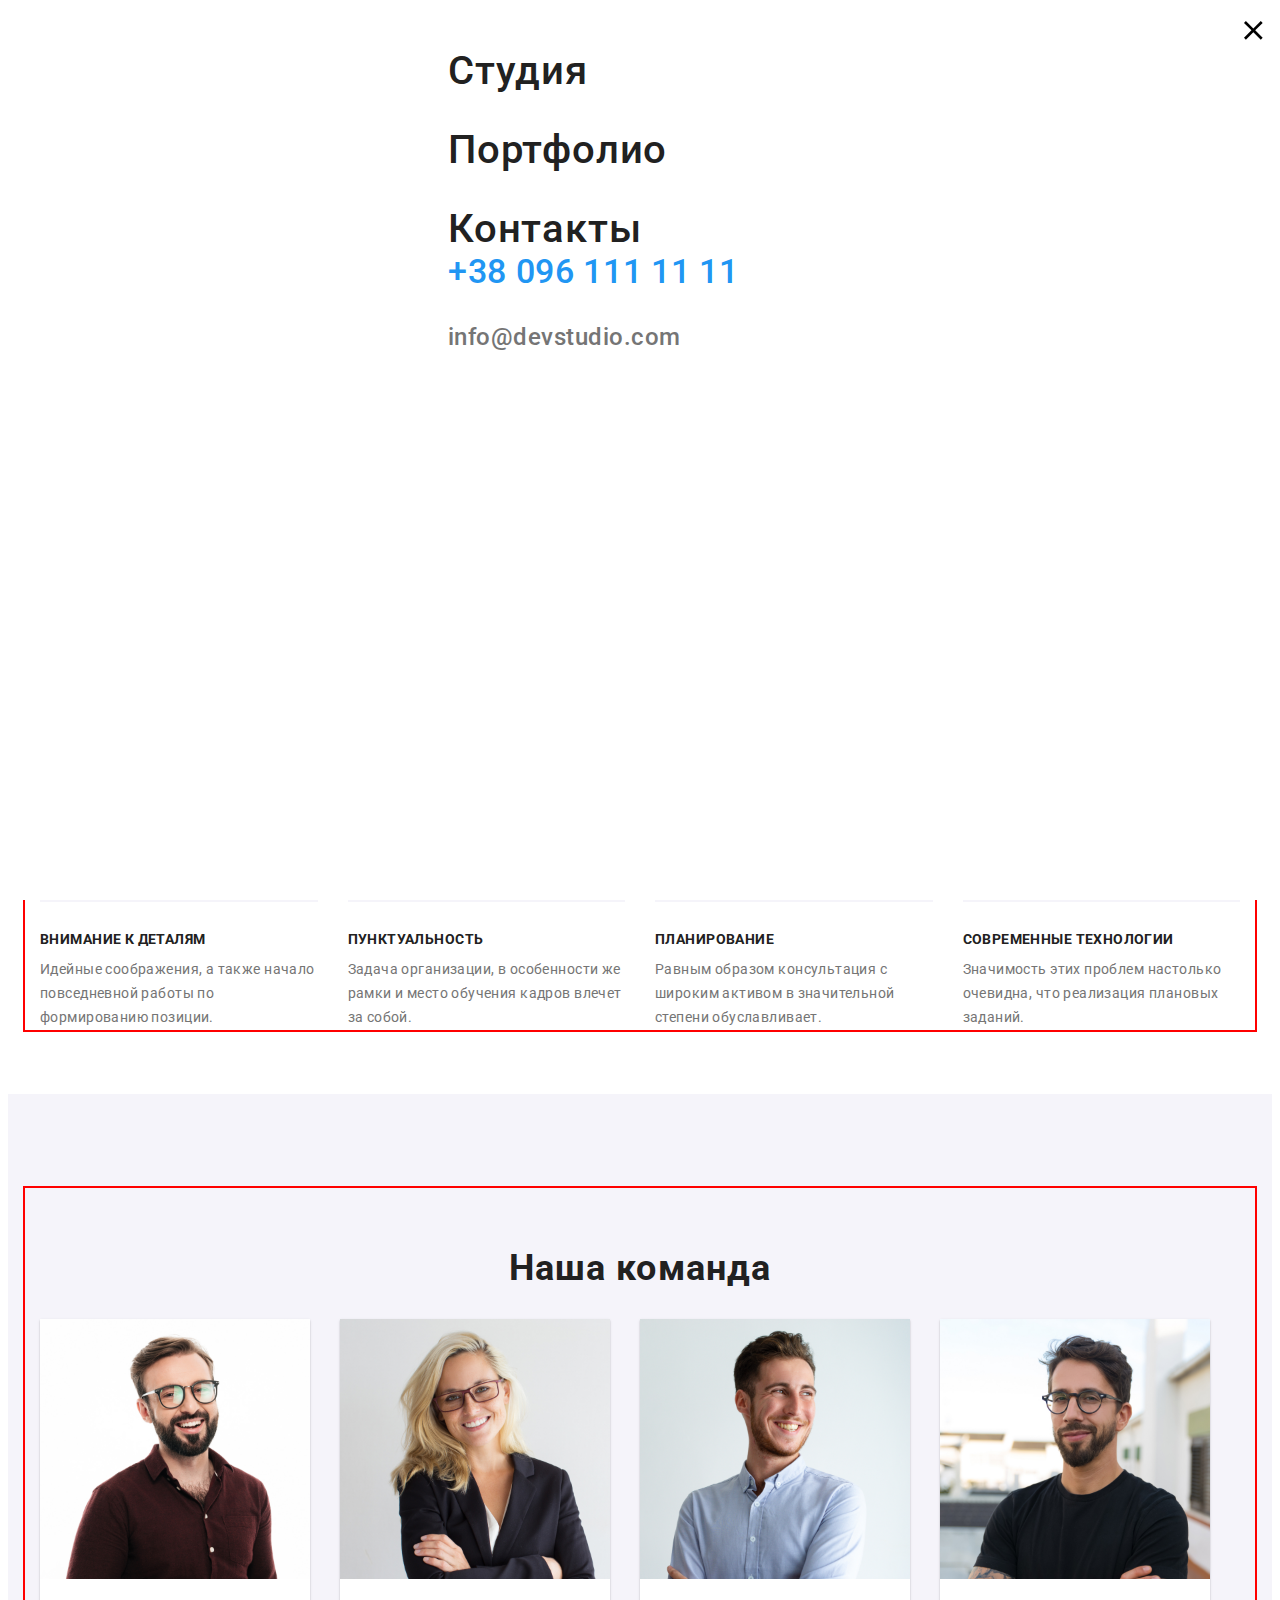
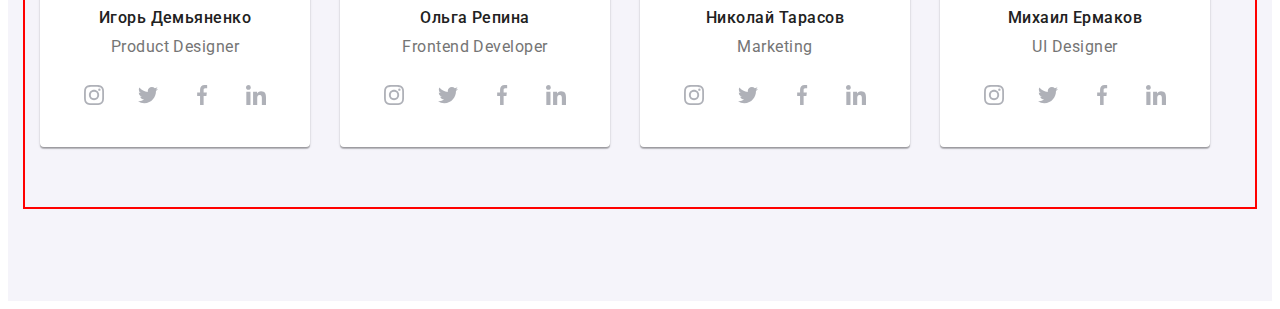
==== commit 1dca553a: "mob-menu" ====
--- a/index.html
+++ b/index.html
@@ -65,6 +65,55 @@
             </a>
           </li>
         </ul>
+        <button type="button" class="menu-btn button">
+          <svg class="menu-btn__icon" width="40px" height="40px">
+            <use
+              href="./images/icons.svg/symbol-defs.svg#icon-menu_button"
+            ></use>
+          </svg>
+        </button>
+      </div>
+      <div class="mob-menu">
+        <div class="mob-container">
+          <button type="button" class="mob-menu__button-close button">
+            <svg class="mob-menu__icon-close" width="40px" height="40px">
+              <use
+                href="./images/icons.svg/symbol-defs.svg#icon-close-mob-menu"
+              ></use>
+            </svg>
+          </button>
+          <ul class="mob-menu-list list">
+            <li class="mob-menu-list__item">
+              <a href="./index.html" class="mob-menu-list__link link active"
+                >Студия</a
+              >
+            </li>
+            <li class="mob-menu-list__item">
+              <a href="./portfolio.html" class="mob-menu-list__link link"
+                >Портфолио</a
+              >
+            </li>
+            <li class="mob-menu-list__item">
+              <a href="" class="mob-menu-list__link link">Контакты</a>
+            </li>
+          </ul>
+          <ul class="mob-menu-contact list">
+            <li class="mob-menu-contact__item">
+              <a
+                href="tel:+380961111111"
+                class="mob-menu-contact__link-tel link"
+                >+38 096 111 11 11
+              </a>
+            </li>
+            <li class="mob-menu-contact__item">
+              <a
+                href="mailto:info@devstudio.com"
+                class="mob-menu-contact__link link"
+                >info@devstudio.com
+              </a>
+            </li>
+          </ul>
+        </div>
       </div>
     </header>
     <main>
--- a/css/main.css
+++ b/css/main.css
@@ -89,12 +89,16 @@
   align-items: center;
 }
 
+.nav {
+  display: none;
+}
+
 .nav-list {
   display: flex;
 }
 
 .contact {
-  display: flex;
+  display: none;
   margin-left: auto;
 }
 @media screen and (min-width: 768px) {
@@ -215,6 +219,82 @@
   transition-timing-function: cubic-bezier(0.4, 0, 0.2, 1);
 }
 
+.menu-btn {
+  background-color: transparent;
+  padding: 0;
+  display: block;
+  margin-left: auto;
+}
+
+.mob-container {
+  width: 100%;
+  padding-left: 15px;
+  padding-right: 15px;
+  margin: 0 auto;
+}
+@media screen and (min-width: 480px) {
+  .mob-container {
+    width: 480px;
+  }
+}
+
+.mob-menu {
+  position: fixed;
+  background-color: #ffffff;
+  top: 0;
+  height: 100vh;
+  width: 100vw;
+}
+
+.mob-menu__button-close {
+  position: absolute;
+  background-color: transparent;
+  padding: 0;
+  top: 10px;
+  right: 15px;
+}
+
+.mob-menu-list {
+  padding-top: 48px;
+  padding-left: 40px;
+}
+
+.mob-menu-list__link {
+  font-weight: 500;
+  font-size: 40px;
+  line-height: 1.17;
+  letter-spacing: 0.02em;
+  color: #212121;
+}
+
+.mob-menu-list__item + .mob-menu-list__item {
+  margin-top: 32px;
+}
+
+.mob-menu-contact {
+  padding-left: 40px;
+}
+
+.mob-menu-contact__item + .mob-menu-contact__item {
+  margin-top: 32px;
+}
+
+.mob-menu-contact__link-tel {
+  font-weight: 500;
+  font-size: 34px;
+  line-height: 1.17;
+  letter-spacing: 0.02em;
+  color: #2196F3;
+}
+
+.mob-menu-contact__link {
+  font-weight: 500;
+  font-size: 24px;
+  line-height: 1.16;
+  letter-spacing: 0.02em;
+  color: #757575;
+}
+
 .section {
   padding: 60px 0;
 }
@@ -226,7 +306,42 @@
 
 .hero {
   background-color: var(--main-background-color);
-  background-image: linear-gradient(rgba(47, 48, 58, 0.4), rgba(47, 48, 58, 0.4)), url(../images/herou-img.jpg);
+  background-image: linear-gradient(rgba(47, 48, 58, 0.4), rgba(47, 48, 58, 0.4)), url(../images/herou-img-mob.jpg);
+  background-repeat: no-repeat;
+  background-position: center;
+  background-size: cover;
+  padding: 12px 0;
+}
+@media (min-device-pixel-ratio: 2), (min-resolution: 192dpi), (min-resolution: 2dppx) {
+  .hero {
+    background-color: var(--main-background-color);
+    background-image: linear-gradient(rgba(47, 48, 58, 0.4), rgba(47, 48, 58, 0.4)), url(../images/herou-img-mob-2x.jpg);
+  }
+}
+@media screen and (min-width: 768px) {
+  .hero {
+    background-color: var(--main-background-color);
+    background-image: linear-gradient(rgba(47, 48, 58, 0.4), rgba(47, 48, 58, 0.4)), url(../images/herou-img-tab.jpg);
+  }
+}
+@media screen and (min-width: 768px) and (min-device-pixel-ratio: 2), screen and (min-width: 768px) and (min-resolution: 192dpi), screen and (min-width: 768px) and (min-resolution: 2dppx) {
+  .hero {
+    background-color: var(--main-background-color);
+    background-image: linear-gradient(rgba(47, 48, 58, 0.4), rgba(47, 48, 58, 0.4)), url(../images/herou-img-tab-2x.jpg);
+  }
+}
+@media screen and (min-width: 1200px) {
+  .hero {
+    background-color: var(--main-background-color);
+    background-image: linear-gradient(rgba(47, 48, 58, 0.4), rgba(47, 48, 58, 0.4)), url(../images/herou-img.jpg);
+    padding: 94px 0;
+  }
+}
+@media screen and (min-width: 1200px) and (min-device-pixel-ratio: 2), screen and (min-width: 1200px) and (min-resolution: 192dpi), screen and (min-width: 1200px) and (min-resolution: 2dppx) {
+  .hero {
+    background-color: var(--main-background-color);
+    background-image: linear-gradient(rgba(47, 48, 58, 0.4), rgba(47, 48, 58, 0.4)), url(../images/herou-img-2x.jpg);
+  }
 }
 
 .hero__content {
@@ -391,6 +506,12 @@
 .team__title {
   margin-bottom: 30px;
 }
+@media screen and (min-width: 1200px) {
+  .team__title {
+    font-size: 36px;
+    line-height: 1.16;
+  }
+}
 
 .team-list__after-title {
   font-weight: 500;
@@ -433,6 +554,17 @@
   .team-list__item {
     width: calc(50% - 30px);
     margin-right: 30px;
+  }
+  .team-list__item:nth-last-child(-n+2) {
+    margin-bottom: 0;
+  }
+}
+@media screen and (min-width: 1200px) {
+  .team-list__item {
+    max-width: 270px;
+  }
+  .team-list__item:nth-last-child(-n+4) {
+    margin-bottom: 0;
   }
 }
 
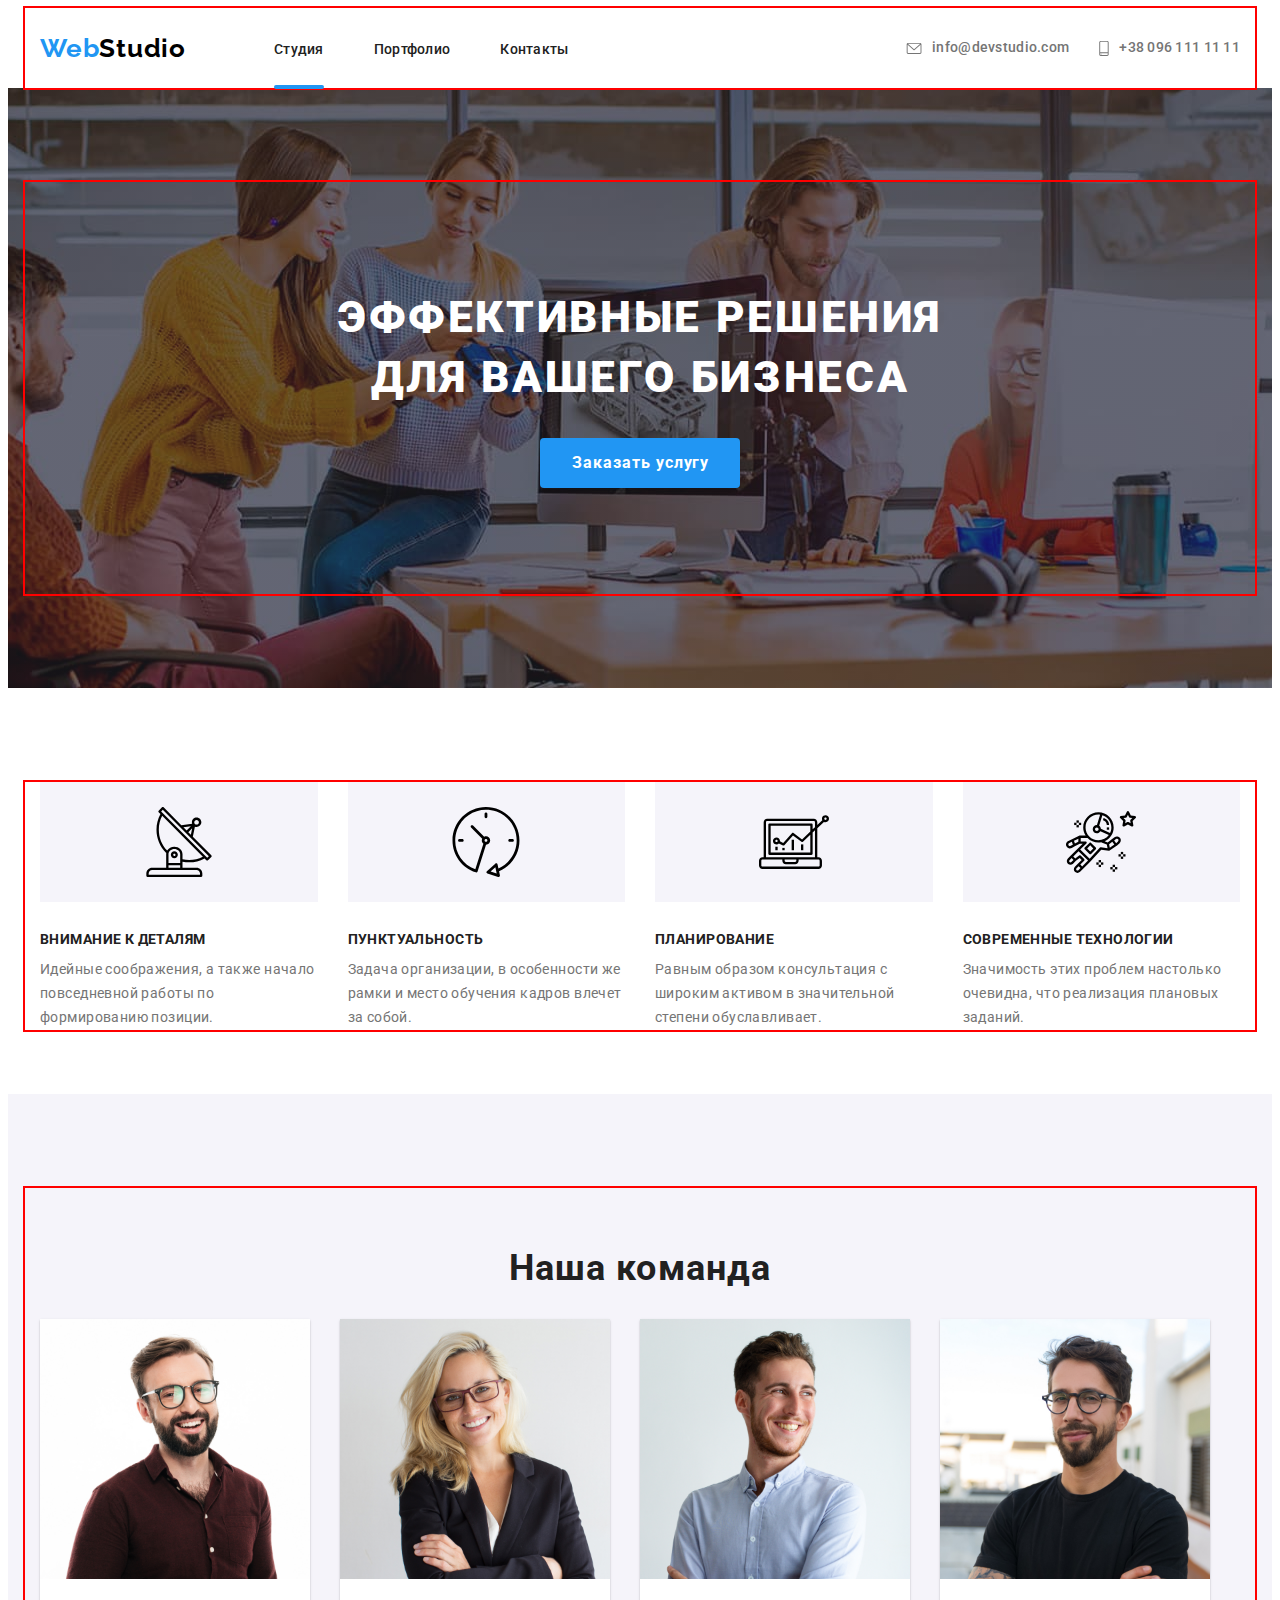
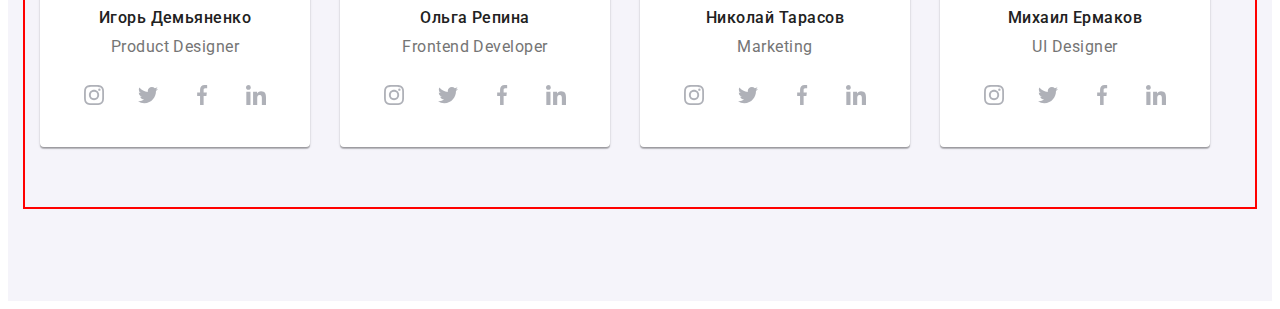
==== commit 6b8f9ea1: "menu" ====
--- a/index.html
+++ b/index.html
@@ -73,46 +73,64 @@
           </svg>
         </button>
       </div>
-      <div class="mob-menu">
-        <div class="mob-container">
-          <button type="button" class="mob-menu__button-close button">
-            <svg class="mob-menu__icon-close" width="40px" height="40px">
-              <use
-                href="./images/icons.svg/symbol-defs.svg#icon-close-mob-menu"
-              ></use>
-            </svg>
-          </button>
-          <ul class="mob-menu-list list">
-            <li class="mob-menu-list__item">
-              <a href="./index.html" class="mob-menu-list__link link active"
-                >Студия</a
-              >
-            </li>
-            <li class="mob-menu-list__item">
-              <a href="./portfolio.html" class="mob-menu-list__link link"
-                >Портфолио</a
-              >
-            </li>
-            <li class="mob-menu-list__item">
-              <a href="" class="mob-menu-list__link link">Контакты</a>
-            </li>
-          </ul>
-          <ul class="mob-menu-contact list">
-            <li class="mob-menu-contact__item">
-              <a
-                href="tel:+380961111111"
-                class="mob-menu-contact__link-tel link"
-                >+38 096 111 11 11
-              </a>
-            </li>
-            <li class="mob-menu-contact__item">
-              <a
-                href="mailto:info@devstudio.com"
-                class="mob-menu-contact__link link"
-                >info@devstudio.com
-              </a>
-            </li>
-          </ul>
+      <div class="mob-menu is-hidden">
+        <div class="container">
+          <div class="mob-menu-top">
+            <button type="button" class="mob-menu__button-close button">
+              <svg class="mob-menu__icon-close" width="40px" height="40px">
+                <use
+                  href="./images/icons.svg/symbol-defs.svg#icon-close-mob-menu"
+                ></use>
+              </svg>
+            </button>
+            <ul class="mob-menu-list list">
+              <li class="mob-menu-list__item">
+                <a href="./index.html" class="mob-menu-list__link link active"
+                  >Студия</a
+                >
+              </li>
+              <li class="mob-menu-list__item">
+                <a href="./portfolio.html" class="mob-menu-list__link link"
+                  >Портфолио</a
+                >
+              </li>
+              <li class="mob-menu-list__item">
+                <a href="" class="mob-menu-list__link link">Контакты</a>
+              </li>
+            </ul>
+          </div>
+          <div class="mob-menu-bottom">
+            <ul class="mob-menu-contact list">
+              <li class="mob-menu-contact__item">
+                <a
+                  href="tel:+380961111111"
+                  class="mob-menu-contact__link-tel link"
+                  >+38 096 111 11 11
+                </a>
+              </li>
+              <li class="mob-menu-contact__item">
+                <a
+                  href="mailto:info@devstudio.com"
+                  class="mob-menu-contact__link link"
+                  >info@devstudio.com
+                </a>
+              </li>
+            </ul>
+            <ul class="mob-menu-soc list">
+              <li class="mob-menu-soc__item">
+                <a href="" class="mob-menu-soc__link link">Instagram</a>
+              </li>
+              <li class="mob-menu-soc__item">
+                <a href="" class="mob-menu-soc__link link">Twitter</a>
+              </li>
+              <li class="mob-menu-soc__item">
+                <a href="" class="mob-menu-soc__link link">Facebook</a>
+              </li>
+              <li class="mob-menu-soc__item">
+                <a href="" class="mob-menu-soc__link link">LinkedIn</a>
+              </li>
+            </ul>
+          </div>
         </div>
       </div>
     </header>
@@ -678,5 +696,6 @@
       </div>
     </div>
     <script src="./js/modal.js"></script>
+    <script src="./js/menu.js"></script>
   </body>
 </html>
--- a/css/main.css
+++ b/css/main.css
@@ -92,6 +92,11 @@
 .nav {
   display: none;
 }
+@media screen and (min-width: 768px) {
+  .nav {
+    display: flex;
+  }
+}
 
 .nav-list {
   display: flex;
@@ -104,6 +109,7 @@
 @media screen and (min-width: 768px) {
   .contact {
     flex-direction: column;
+    display: flex;
   }
 }
 @media screen and (min-width: 1200px) {
@@ -225,17 +231,16 @@
   display: block;
   margin-left: auto;
 }
-
-.mob-container {
-  width: 100%;
-  padding-left: 15px;
-  padding-right: 15px;
-  margin: 0 auto;
-}
-@media screen and (min-width: 480px) {
-  .mob-container {
-    width: 480px;
-  }
+@media screen and (min-width: 768px) {
+  .menu-btn {
+    display: none;
+  }
+}
+
+.menu-btn__icon:focus, .menu-btn__icon:hover {
+  fill: #2196F3;
+  transition-duration: 250ms;
+  transition-timing-function: cubic-bezier(0.4, 0, 0.2, 1);
 }
 
 .mob-menu {
@@ -244,6 +249,23 @@
   top: 0;
   height: 100vh;
   width: 100vw;
+  z-index: 5;
+  transition-property: transform, opacity, visibility;
+  transition-duration: 600ms;
+  transition-timing-function: ease;
+  transform: translateX(0);
+}
+.mob-menu > .container {
+  position: relative;
+  display: flex;
+  align-items: flex-start;
+  flex-direction: column;
+  height: 100%;
+  overflow: auto;
+  justify-content: space-between;
+}
+.mob-menu.is-hidden {
+  transform: translateX(-100%);
 }
 
 .mob-menu__button-close {
@@ -254,9 +276,15 @@
   right: 15px;
 }
 
+.mob-menu__icon-close:focus, .mob-menu__icon-close:hover {
+  fill: #2196F3;
+  transition-duration: 250ms;
+  transition-timing-function: cubic-bezier(0.4, 0, 0.2, 1);
+}
+
 .mob-menu-list {
   padding-top: 48px;
-  padding-left: 40px;
+  padding-left: 25px;
 }
 
 .mob-menu-list__link {
@@ -266,13 +294,21 @@
   letter-spacing: 0.02em;
   color: #212121;
 }
+.mob-menu-list__link:focus, .mob-menu-list__link:hover {
+  color: #2196F3;
+  transition-duration: 250ms;
+  transition-timing-function: cubic-bezier(0.4, 0, 0.2, 1);
+}
+.mob-menu-list__link.active {
+  color: #2196F3;
+}
 
 .mob-menu-list__item + .mob-menu-list__item {
   margin-top: 32px;
 }
 
 .mob-menu-contact {
-  padding-left: 40px;
+  padding-left: 25px;
 }
 
 .mob-menu-contact__item + .mob-menu-contact__item {
@@ -293,6 +329,34 @@
   line-height: 1.16;
   letter-spacing: 0.02em;
   color: #757575;
+}
+
+.mob-menu-soc {
+  display: flex;
+  margin-top: 64px;
+  padding-left: 25px;
+  padding-bottom: 48px;
+}
+
+.mob-menu-soc__item {
+  position: relative;
+}
+.mob-menu-soc__item:first-child {
+  padding-right: 10px;
+}
+
+.mob-menu-soc__item + .mob-menu-soc__item {
+  padding-left: 10px;
+  border-left: 1px solid rgba(33, 33, 33, 0.2);
+  padding-right: 10px;
+}
+
+.mob-menu-soc__link {
+  font-weight: 500;
+  font-size: 18px;
+  line-height: 1.22;
+  letter-spacing: 0.02em;
+  color: #2196F3;
 }
 
 .section {
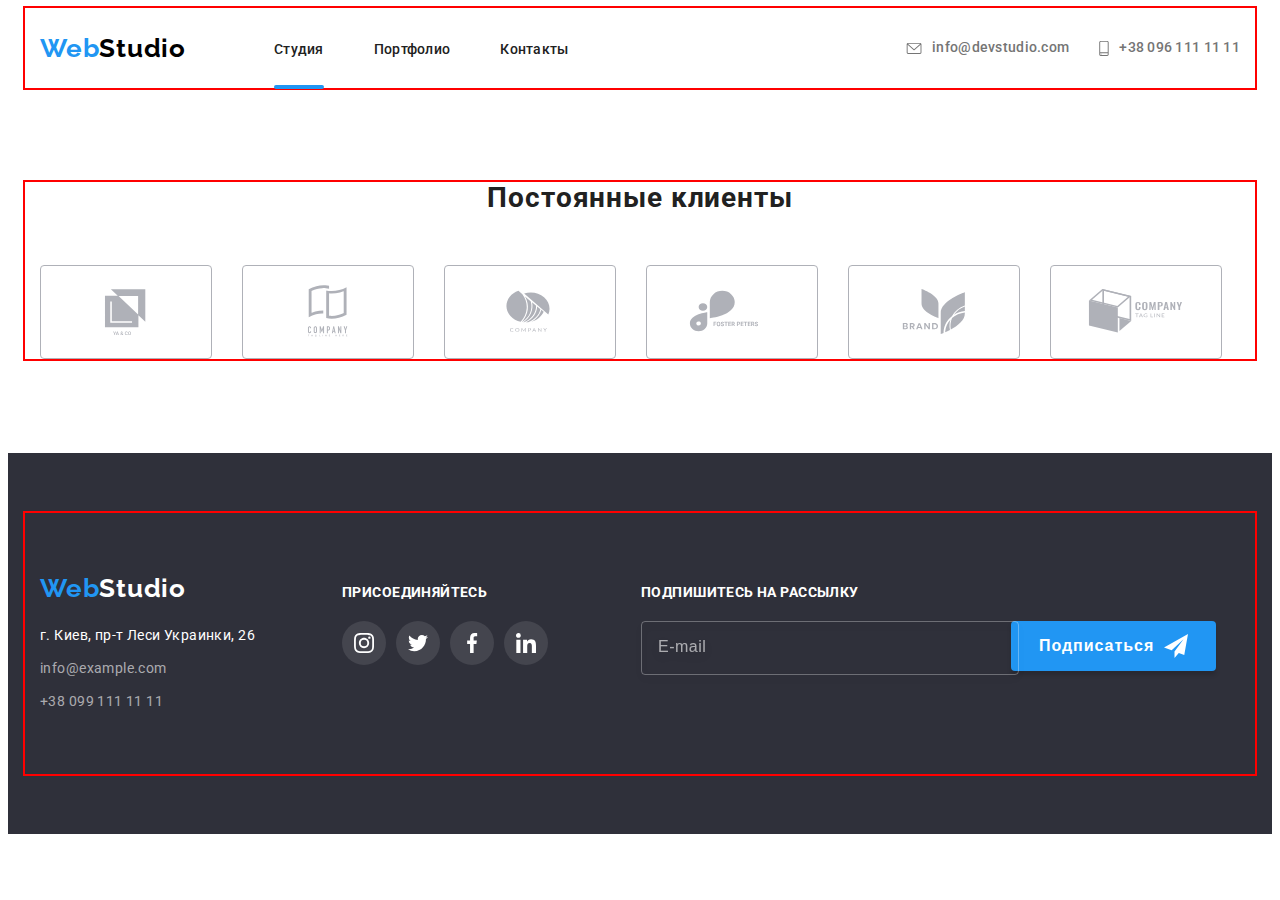
==== commit 7c4c6013: "in proces" ====
--- a/index.html
+++ b/index.html
@@ -136,7 +136,7 @@
     </header>
     <main>
       <!-- section 1 -->
-      <section class="hero section">
+      <!-- <section class="hero section">
         <div class="container">
           <div class="hero__content">
             <h1 class="hero__title">
@@ -148,9 +148,9 @@
             </button>
           </div>
         </div>
-      </section>
+      </section> -->
       <!-- section 2 -->
-      <section class="about section">
+      <!-- <section class="about section">
         <div class="container">
           <ul class="about-list list">
             <li class="about-list__item">
@@ -211,7 +211,7 @@
             </li>
           </ul>
         </div>
-      </section>
+      </section> -->
       <!-- section 3 -->
       <!-- <section class="work section">
         <div class="container">
@@ -248,7 +248,7 @@
         </div>
       </section> -->
       <!-- section 4 -->
-      <section class="team section">
+      <!-- <section class="team section">
         <div class="container">
           <div class="team-content">
             <h2 class="team__title">Наша команда</h2>
@@ -452,9 +452,9 @@
             </ul>
           </div>
         </div>
-      </section>
+      </section> -->
       <!-- -----Section 5----- -->
-      <!-- <section class="clients section">
+      <section class="clients section">
         <div class="container">
           <h2 class="clients__title">Постоянные клиенты</h2>
           <ul class="clients-list list">
@@ -514,86 +514,88 @@
             </li>
           </ul>
         </div>
-      </section> -->
+      </section>
     </main>
-    <!-- <footer class="footer">
+    <footer class="footer">
       <div class="container">
         <div class="footer-content">
-          <div class="contacts-block">
-            <a href="./index.html" class="logo-link link">
-              <div class="logo-link__text">
-                Web<span class="logo-link__studio">Studio</span>
-              </div>
-            </a>
-            <address class="address">
-              <ul class="address-list list">
-                <li class="address-list__item">
-                  <a
-                    class="address-list__link link"
-                    href="https://goo.gl/maps/1SCj835wtnktaxQW8"
-                    target="_blank"
-                    rel="noopener noreferrer "
-                  >
-                    г. Киев, пр-т Леси Украинки, 26</a
-                  >
+          <div class="footer-wrap">
+            <div class="contacts-block">
+              <a href="./index.html" class="logo-link link">
+                <div class="logo-link__text">
+                  Web<span class="logo-link__studio">Studio</span>
+                </div>
+              </a>
+              <address class="address">
+                <ul class="address-list list">
+                  <li class="address-list__item">
+                    <a
+                      class="address-list__link link"
+                      href="https://goo.gl/maps/1SCj835wtnktaxQW8"
+                      target="_blank"
+                      rel="noopener noreferrer "
+                    >
+                      г. Киев, пр-т Леси Украинки, 26</a
+                    >
+                  </li>
+                  <li class="address-list__item">
+                    <a
+                      class="address-list__contacts link"
+                      href="mailto:info@example.com"
+                      >info@example.com</a
+                    >
+                  </li>
+                  <li class="address-list__item">
+                    <a
+                      class="address-list__contacts link"
+                      href="tel:+380991111111"
+                      >+38 099 111 11 11</a
+                    >
+                  </li>
+                </ul>
+              </address>
+            </div>
+            <div class="soc-icons">
+              <h3 class="soc-icons__title">Присоединяйтесь</h3>
+              <ul class="icons-list list">
+                <li class="icons-list__item">
+                  <a href="" class="icons-list__link link">
+                    <svg class="icons-list__svg" width="20px" height="20px">
+                      <use
+                        href="./images/icons.svg/symbol-defs.svg#icon-instagram-2"
+                      ></use>
+                    </svg>
+                  </a>
                 </li>
-                <li class="address-list__item">
-                  <a
-                    class="address-list__contacts link"
-                    href="mailto:info@example.com"
-                    >info@example.com</a
-                  >
+                <li class="icons-list__item">
+                  <a href="" class="icons-list__link link">
+                    <svg class="icons-list__svg" width="20px" height="20px">
+                      <use
+                        href="./images/icons.svg/symbol-defs.svg#icon-twitter-1"
+                      ></use>
+                    </svg>
+                  </a>
                 </li>
-                <li class="address-list__item">
-                  <a
-                    class="address-list__contacts link"
-                    href="tel:+380991111111"
-                    >+38 099 111 11 11</a
-                  >
+                <li class="icons-list__item">
+                  <a href="" class="icons-list__link link">
+                    <svg class="icons-list__svg" width="20px" height="20px">
+                      <use
+                        href="./images/icons.svg/symbol-defs.svg#icon-facebook-1"
+                      ></use>
+                    </svg>
+                  </a>
+                </li>
+                <li class="icons-list__item">
+                  <a href="" class="icons-list__link link">
+                    <svg class="icons-list__svg" width="20px" height="20px">
+                      <use
+                        href="./images/icons.svg/symbol-defs.svg#icon-linkedin-1"
+                      ></use>
+                    </svg>
+                  </a>
                 </li>
               </ul>
-            </address>
-          </div>
-          <div class="soc-icons">
-            <h3 class="soc-icons__title">Присоединяйтесь</h3>
-            <ul class="icons-list list">
-              <li class="icons-list__item">
-                <a href="" class="icons-list__link link">
-                  <svg class="icons-list__svg" width="20px" height="20px">
-                    <use
-                      href="./images/icons.svg/symbol-defs.svg#icon-instagram-2"
-                    ></use>
-                  </svg>
-                </a>
-              </li>
-              <li class="icons-list__item">
-                <a href="" class="icons-list__link link">
-                  <svg class="icons-list__svg" width="20px" height="20px">
-                    <use
-                      href="./images/icons.svg/symbol-defs.svg#icon-twitter-1"
-                    ></use>
-                  </svg>
-                </a>
-              </li>
-              <li class="icons-list__item">
-                <a href="" class="icons-list__link link">
-                  <svg class="icons-list__svg" width="20px" height="20px">
-                    <use
-                      href="./images/icons.svg/symbol-defs.svg#icon-facebook-1"
-                    ></use>
-                  </svg>
-                </a>
-              </li>
-              <li class="icons-list__item">
-                <a href="" class="icons-list__link link">
-                  <svg class="icons-list__svg" width="20px" height="20px">
-                    <use
-                      href="./images/icons.svg/symbol-defs.svg#icon-linkedin-1"
-                    ></use>
-                  </svg>
-                </a>
-              </li>
-            </ul>
+            </div>
           </div>
           <div class="subscribe subscribe_margin">
             <h3 class="subscribe__title">Подпишитесь на рассылку</h3>
@@ -620,7 +622,7 @@
           </div>
         </div>
       </div>
-    </footer> -->
+    </footer>
     <div class="backdrop is-hidden" data-modal>
       <div class="modal">
         <div class="modal__button">
--- a/css/main.css
+++ b/css/main.css
@@ -721,11 +721,17 @@
 .logo-link__text {
   font-family: "Raleway", sans-serif;
   font-weight: 700;
-  font-size: 26px;
-  line-height: 1.19;
+  font-size: 24px;
+  line-height: 1.16;
   letter-spacing: 0.03em;
   margin-bottom: 20px;
   color: var(--accent-color);
+}
+@media screen and (min-width: 1200px) {
+  .logo-link__text {
+    font-size: 26px;
+    line-height: 1.19;
+  }
 }
 
 .logo-link__studio {
@@ -738,6 +744,13 @@
   padding-bottom: 60px;
 }
 
+@media screen and (min-width: 768px) {
+  .footer-wrap {
+    display: flex;
+    justify-content: space-around;
+  }
+}
+
 .address-list__link {
   font-style: normal;
   font-size: 14px;
@@ -763,7 +776,15 @@
 }
 
 .footer-content {
-  display: flex;
+  text-align: center;
+  padding-top: 60px;
+  padding-bottom: 60px;
+}
+@media screen and (min-width: 1200px) {
+  .footer-content {
+    display: flex;
+    padding-top: 0;
+  }
 }
 
 .icons-list__link {
@@ -792,17 +813,31 @@
 
 .icons-list {
   display: flex;
+  justify-content: center;
 }
 
 .contacts-block {
-  margin-right: 70px;
-  padding-top: 60px;
-  padding-bottom: 60px;
-}
-
-.soc-icons {
-  padding-top: 72px;
-  padding-bottom: 100px;
+  margin-bottom: 60px;
+}
+@media screen and (min-width: 768px) {
+  .contacts-block {
+    margin-bottom: 0;
+  }
+}
+@media screen and (min-width: 1200px) {
+  .contacts-block {
+    margin-right: 70px;
+    padding-top: 60px;
+    text-align: left;
+    width: 232px;
+  }
+}
+
+@media screen and (min-width: 1200px) {
+  .soc-icons {
+    padding-top: 72px;
+    text-align: left;
+  }
 }
 
 .soc-icons__title {
@@ -816,15 +851,29 @@
 }
 
 .subscribe_margin {
-  margin-left: 93px;
-  margin-top: 72px;
+  margin-top: 60px;
+}
+@media screen and (min-width: 1200px) {
+  .subscribe_margin {
+    margin-left: 93px;
+    margin-top: 72px;
+  }
+}
+
+.subscribe {
+  text-align: left;
+}
+
+.subscribe__input {
   width: 100%;
-}
-
-.subscribe__input {
-  max-width: 358px;
-  width: 100%;
-  margin-right: 12px;
+  max-width: 450px;
+  margin-bottom: 20px;
+}
+@media screen and (min-width: 1200px) {
+  .subscribe__input {
+    width: 358px;
+    margin-right: 12px;
+  }
 }
 
 .subscribe__title {
@@ -835,10 +884,25 @@
   text-transform: uppercase;
   color: #FFFFFF;
   margin-bottom: 20px;
+  text-align: center;
+}
+@media screen and (min-width: 1200px) {
+  .subscribe__title {
+    text-align: left;
+  }
 }
 
 .subscribe__form {
   display: flex;
+  justify-content: center;
+  flex-direction: column;
+  align-items: center;
+}
+@media screen and (min-width: 1200px) {
+  .subscribe__form {
+    flex-direction: row;
+    align-items: normal;
+  }
 }
 
 .subscribe__email {
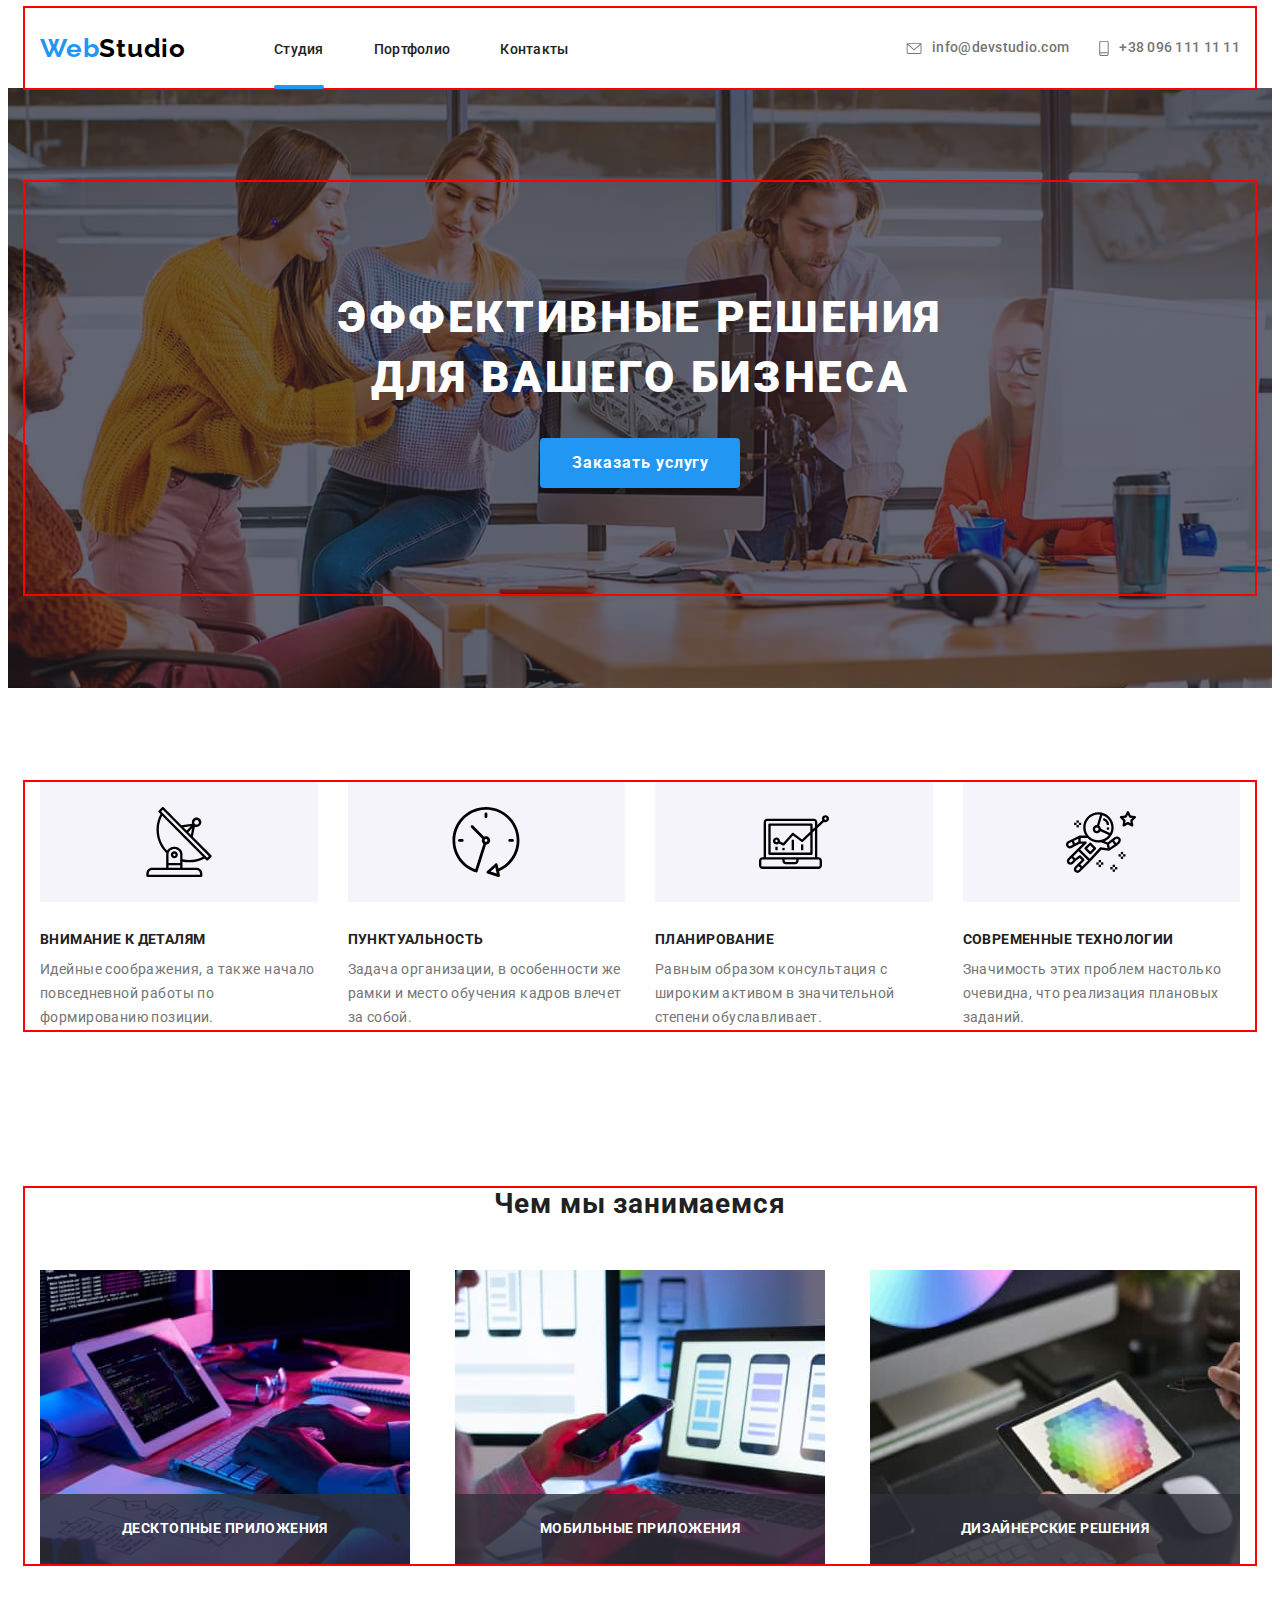
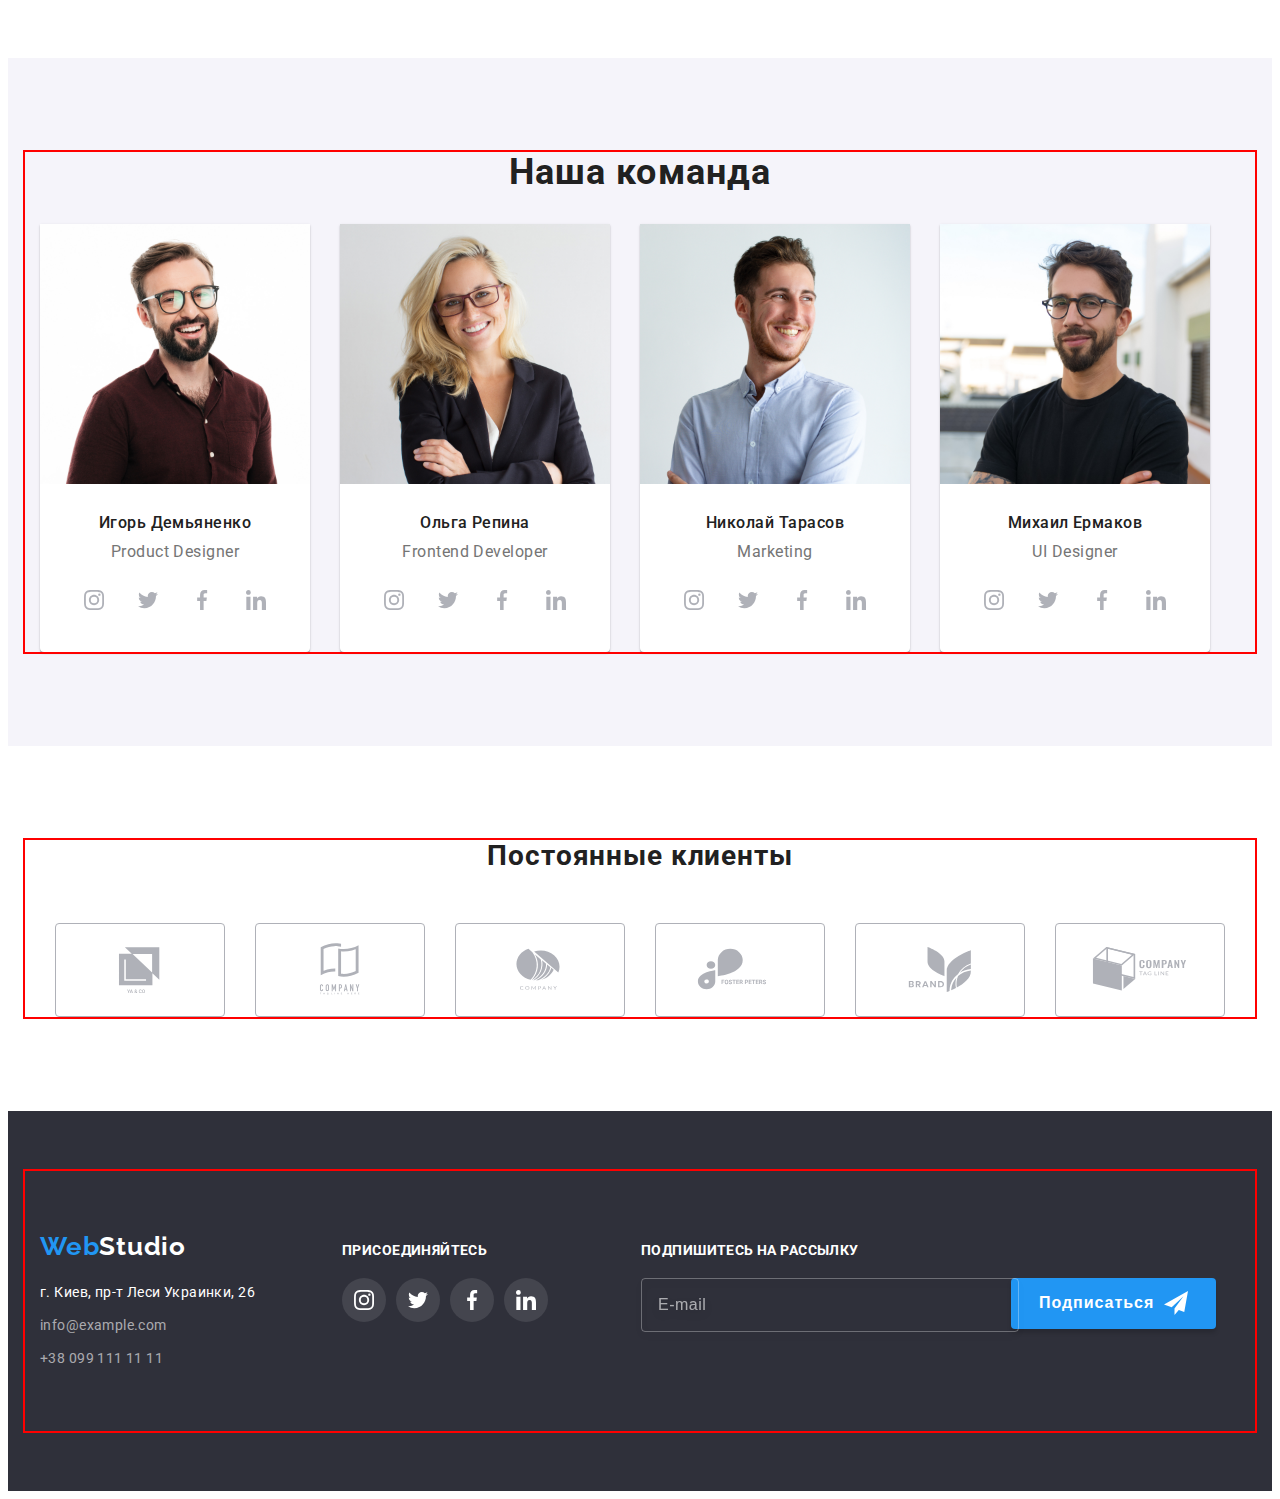
==== commit 3999c4c7: "готовый сайт" ====
--- a/index.html
+++ b/index.html
@@ -136,7 +136,7 @@
     </header>
     <main>
       <!-- section 1 -->
-      <!-- <section class="hero section">
+      <section class="hero section">
         <div class="container">
           <div class="hero__content">
             <h1 class="hero__title">
@@ -148,9 +148,9 @@
             </button>
           </div>
         </div>
-      </section> -->
+      </section>
       <!-- section 2 -->
-      <!-- <section class="about section">
+      <section class="about section">
         <div class="container">
           <ul class="about-list list">
             <li class="about-list__item">
@@ -211,14 +211,18 @@
             </li>
           </ul>
         </div>
-      </section> -->
+      </section>
       <!-- section 3 -->
-      <!-- <section class="work section">
+      <section class="work section">
         <div class="container">
           <h2 class="work__title">Чем мы занимаемся</h2>
           <ul class="work-list list">
             <li class="work-list__item">
               <img
+                srcset="
+                  ./images/section3-img01.jpg    1x,
+                  ./images/section3-img01-2x.jpg 2x
+                "
                 src="./images/section3-img01.jpg"
                 alt="человек печатает на клавиатуре"
                 width="370"
@@ -228,6 +232,10 @@
             </li>
             <li class="work-list__item">
               <img
+                srcset="
+                  ./images/section3-img2.jpg    1x,
+                  ./images/section3-img2-2x.jpg 2x
+                "
                 src="./images/section3-img2.jpg"
                 alt="телефон в руках перед ноутбуком"
                 width="370"
@@ -237,6 +245,10 @@
             </li>
             <li class="work-list__item">
               <img
+                srcset="
+                  ./images/section3-img3.jpg    1x,
+                  ./images/section3-img3-2x.jpg 2x
+                "
                 src="./images/section3-img3.jpg"
                 alt="планшет в руках"
                 width="370"
@@ -246,21 +258,42 @@
             </li>
           </ul>
         </div>
-      </section> -->
+      </section>
       <!-- section 4 -->
-      <!-- <section class="team section">
+      <section class="team section">
         <div class="container">
           <div class="team-content">
             <h2 class="team__title">Наша команда</h2>
             <ul class="team-list list">
               <li class="team-list__item">
-                <img
-                  class="team-list__image"
-                  src="./images/comand-img1.jpg"
-                  alt="Игорь Демьяненко"
-                  width="270"
-                  height="260"
-                />
+                <picture>
+                  <source
+                    srcset="
+                      ./images/comand-img1.jpg    1x,
+                      ./images/comand-img1-2x.jpg 2x
+                    "
+                    media="(min-width: 1200px)"
+                  />
+                  <source
+                    srcset="
+                      ./images/comand-img1-tab.jpg    1x,
+                      ./images/comand-img1-tab-2x.jpg 2x
+                    "
+                    media="(min-width: 768px)"
+                  />
+                  <source
+                    srcset="
+                      ./images/comand-img1-mob.jpg    1x,
+                      ./images/comand-img1-mob-2x.jpg 2x
+                    "
+                    media="(min-width: 320px)"
+                  />
+                  <img
+                    class="team-list__image"
+                    src="./images/comand-img1.jpg"
+                    alt="Игорь Демьяненко"
+                  />
+                </picture>
                 <span class="team-list__after-title">Игорь Демьяненко</span>
                 <p class="team-list__text">Product Designer</p>
                 <ul class="soc-list list">
@@ -303,13 +336,34 @@
                 </ul>
               </li>
               <li class="team-list__item">
-                <img
-                  class="team-list__image"
-                  src="./images/comand-img2.jpg"
-                  alt="Ольга Репина"
-                  width="270"
-                  height="260"
-                />
+                <picture>
+                  <source
+                    srcset="
+                      ./images/comand-img2.jpg    1x,
+                      ./images/comand-img2-2x.jpg 2x
+                    "
+                    media="(min-width: 1200px)"
+                  />
+                  <source
+                    srcset="
+                      ./images/comand-img2-tab.jpg    1x,
+                      ./images/comand-img2-tab-2x.jpg 2x
+                    "
+                    media="(min-width: 768px)"
+                  />
+                  <source
+                    srcset="
+                      ./images/comand-img2-mob.jpg    1x,
+                      ./images/comand-img2-mob-2x.jpg 2x
+                    "
+                    media="(min-width: 320px)"
+                  />
+                  <img
+                    class="team-list__image"
+                    src="./images/comand-img2.jpg"
+                    alt="Ольга Репина"
+                  />
+                </picture>
                 <span class="team-list__after-title">Ольга Репина</span>
                 <p class="team-list__text">Frontend Developer</p>
                 <ul class="soc-list list">
@@ -352,13 +406,34 @@
                 </ul>
               </li>
               <li class="team-list__item">
-                <img
-                  class="team-list__image"
-                  src="./images/comand-img3.jpg"
-                  alt="Николай Тарасов"
-                  width="270"
-                  height="260"
-                />
+                <picture>
+                  <source
+                    srcset="
+                      ./images/comand-img3.jpg    1x,
+                      ./images/comand-img3-2x.jpg 2x
+                    "
+                    media="(min-width: 1200px)"
+                  />
+                  <source
+                    srcset="
+                      ./images/comand-img3-tab.jpg    1x,
+                      ./images/comand-img3-tab-2x.jpg 2x
+                    "
+                    media="(min-width: 768px)"
+                  />
+                  <source
+                    srcset="
+                      ./images/comand-img3-mob.jpg    1x,
+                      ./images/comand-img3-mob-2x.jpg 2x
+                    "
+                    media="(min-width: 320px)"
+                  />
+                  <img
+                    class="team-list__image"
+                    src="./images/comand-img3.jpg"
+                    alt="Николай Тарасов"
+                  />
+                </picture>
                 <span class="team-list__after-title">Николай Тарасов</span>
                 <p class="team-list__text">Marketing</p>
                 <ul class="soc-list list">
@@ -401,13 +476,34 @@
                 </ul>
               </li>
               <li class="team-list__item">
-                <img
-                  class="team-list__image"
-                  src="./images/comand-img4.jpg"
-                  alt="Михаил Ермаков"
-                  width="270"
-                  height="260"
-                />
+                <picture>
+                  <source
+                    srcset="
+                      ./images/comand-img4.jpg    1x,
+                      ./images/comand-img4-2x.jpg 2x
+                    "
+                    media="(min-width: 1200px)"
+                  />
+                  <source
+                    srcset="
+                      ./images/comand-img4-tab.jpg    1x,
+                      ./images/comand-img4-tab-2x.jpg 2x
+                    "
+                    media="(min-width: 768px)"
+                  />
+                  <source
+                    srcset="
+                      ./images/comand-img4-mob.jpg    1x,
+                      ./images/comand-img4-mob-2x.jpg 2x
+                    "
+                    media="(min-width: 320px)"
+                  />
+                  <img
+                    class="team-list__image"
+                    src="./images/comand-img4.jpg"
+                    alt="Михаил Ермаков"
+                  />
+                </picture>
                 <span class="team-list__after-title">Михаил Ермаков</span>
                 <p class="team-list__text">UI Designer</p>
                 <ul class="soc-list list">
@@ -452,7 +548,7 @@
             </ul>
           </div>
         </div>
-      </section> -->
+      </section>
       <!-- -----Section 5----- -->
       <section class="clients section">
         <div class="container">
--- a/css/main.css
+++ b/css/main.css
@@ -558,11 +558,6 @@
   padding-bottom: 27px;
 }
 
-.team-content {
-  padding-top: 60px;
-  padding-bottom: 60px;
-}
-
 .team {
   background-color: #F5F4FA;
 }
@@ -685,14 +680,32 @@
 }
 
 .clients-list {
-  display: flex;
+  flex-wrap: wrap;
+  justify-content: center;
+  display: flex;
+  gap: 30px;
+}
+
+.clients-list__item {
+  width: calc(50% - 15px);
+  max-width: 210px;
+}
+@media screen and (min-width: 768px) {
+  .clients-list__item {
+    width: calc(33.3333333333% - 15px);
+    max-width: 226px;
+  }
+}
+@media screen and (min-width: 1200px) {
+  .clients-list__item {
+    max-width: 170px;
+  }
 }
 
 .clients-list__link {
   display: flex;
   justify-content: center;
   align-items: center;
-  width: 170px;
   height: 92px;
   border: 1px solid #AFB1B8;
   border-radius: 4px;
@@ -702,10 +715,6 @@
   transition-property: border-color;
   transition-duration: 250ms;
   transition-timing-function: cubic-bezier(0.4, 0, 0.2, 1);
-}
-
-.clients-list__item + .clients-list__item {
-  margin-left: var(--typical-gap);
 }
 
 .clients-list__icon {
@@ -978,8 +987,28 @@
 
 .menu .menu-list {
   display: flex;
-  justify-content: center;
-  margin-bottom: 50px;
+  flex-wrap: wrap;
+  margin-bottom: 40px;
+}
+@media screen and (min-width: 768px) {
+  .menu .menu-list {
+    justify-content: center;
+    margin-bottom: 30px;
+  }
+}
+@media screen and (min-width: 1200px) {
+  .menu .menu-list {
+    margin-bottom: 50px;
+  }
+}
+
+.menu-item:nth-child(-n+3) {
+  margin-bottom: 15px;
+}
+@media screen and (min-width: 768px) {
+  .menu-item:nth-child(-n+3) {
+    margin-bottom: 0;
+  }
 }
 
 .menu-item:not(:last-child) {
@@ -988,17 +1017,39 @@
 
 .works-list {
   display: flex;
-  flex-wrap: wrap;
-  margin-left: -30px;
+  flex-wrap: nowrap;
+  flex-direction: column;
+}
+@media screen and (min-width: 768px) {
+  .works-list {
+    flex-wrap: wrap;
+    justify-content: space-between;
+    flex-direction: row;
+  }
+}
+@media screen and (min-width: 1200px) {
+  .works-list {
+    margin-left: -30px;
+  }
 }
 
 .works-item {
-  width: calc(33.3333333333% - 30px);
-  margin-left: 30px;
   cursor: pointer;
   display: flex;
   flex-direction: column;
   overflow: hidden;
+  width: 100%;
+}
+@media screen and (min-width: 768px) {
+  .works-item {
+    width: calc(50% - 15px);
+  }
+}
+@media screen and (min-width: 1200px) {
+  .works-item {
+    width: calc(33.3333333333% - 30px);
+    margin-left: 30px;
+  }
 }
 .works-item:hover, .works-item:focus {
   background: #FFFFFF;
@@ -1007,8 +1058,13 @@
   transition-duration: 250ms;
   transition-timing-function: cubic-bezier(0.4, 0, 0.2, 1);
 }
-.works-item:nth-child(-n+6) {
-  margin-bottom: var(--typical-gap);
+.works-item:not(:last-child) {
+  margin-bottom: 30px;
+}
+@media screen and (min-width: 1200px) {
+  .works-item:nth-child(n+7) {
+    margin-bottom: 0;
+  }
 }
 
 .works-cover-wrap {
@@ -1021,7 +1077,7 @@
   position: absolute;
   height: 100%;
   padding: 63px 24px;
-  top: 0;
+  top: 1px;
   left: 0;
   font-weight: 400;
   font-size: 18px;
@@ -1057,6 +1113,7 @@
   border: 1px solid #EEEEEE;
   padding: 20px 24px;
   border-top: 0;
+  flex-grow: 1;
 }
 
 .backdrop {
@@ -1083,14 +1140,20 @@
   top: 50%;
   left: 50%;
   transform: rotate(360deg) translate(-50%, -50%) scale(1);
-  width: 528px;
-  min-height: 581px;
+  width: 450px;
+  min-height: 609px;
   background-color: #FFFFFF;
   border-radius: 7px;
   transition: transform 400ms;
   padding-top: 44px;
   padding-right: 40px;
   padding-left: 40px;
+}
+@media screen and (min-width: 1200px) {
+  .modal {
+    width: 528px;
+    min-height: 581px;
+  }
 }
 
 .modal__button-close {
@@ -1204,8 +1267,8 @@
 
 .modal-form__checkbox-label {
   font-weight: 400;
-  font-size: 14px;
-  line-height: 1.71;
+  font-size: 12px;
+  line-height: 1.16;
   letter-spacing: 0.03em;
   color: #757575;
   display: flex;
@@ -1219,6 +1282,12 @@
   border: 2px solid #212121;
   border-radius: 2px;
   margin-right: 8.38px;
+}
+@media screen and (min-width: 1200px) {
+  .modal-form__checkbox-label {
+    font-size: 14px;
+    line-height: 1.71;
+  }
 }
 
 .modal-form__checkbox-icon:checked + .modal-form__checkbox-label::before {
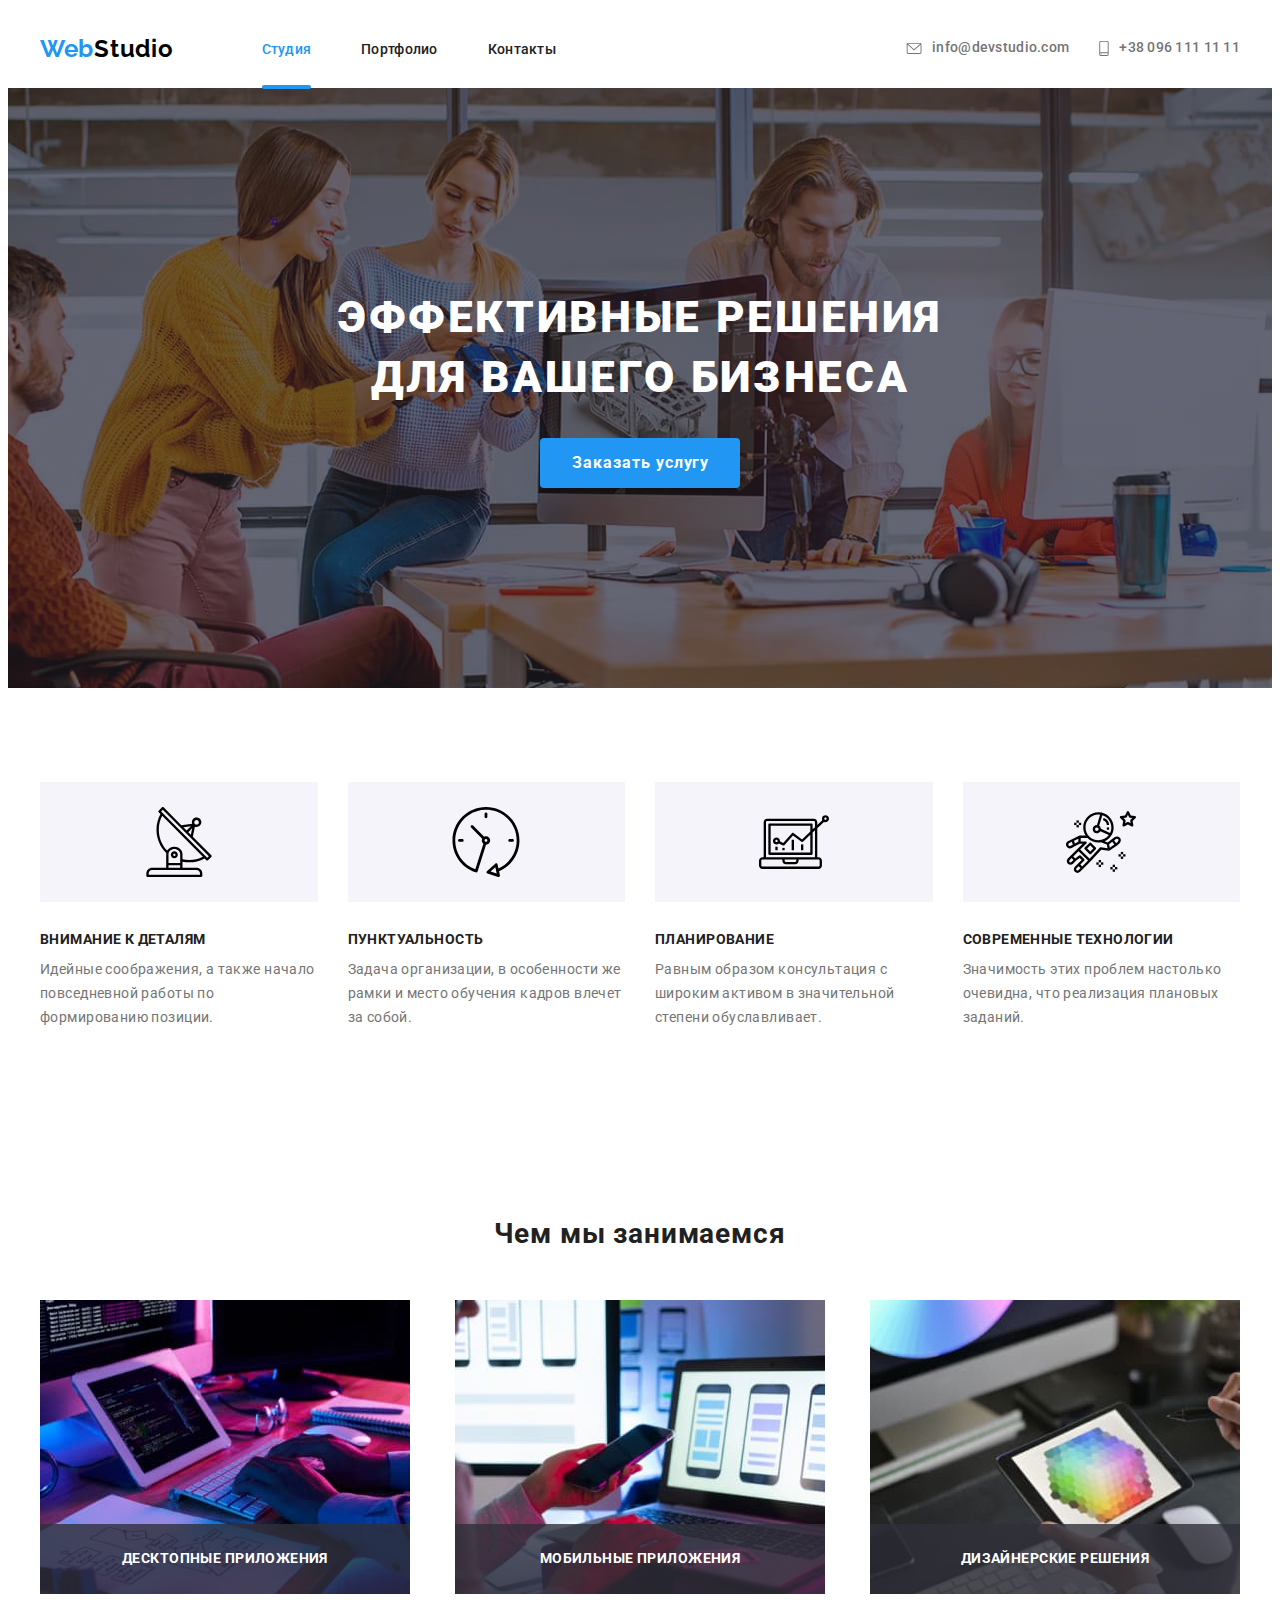
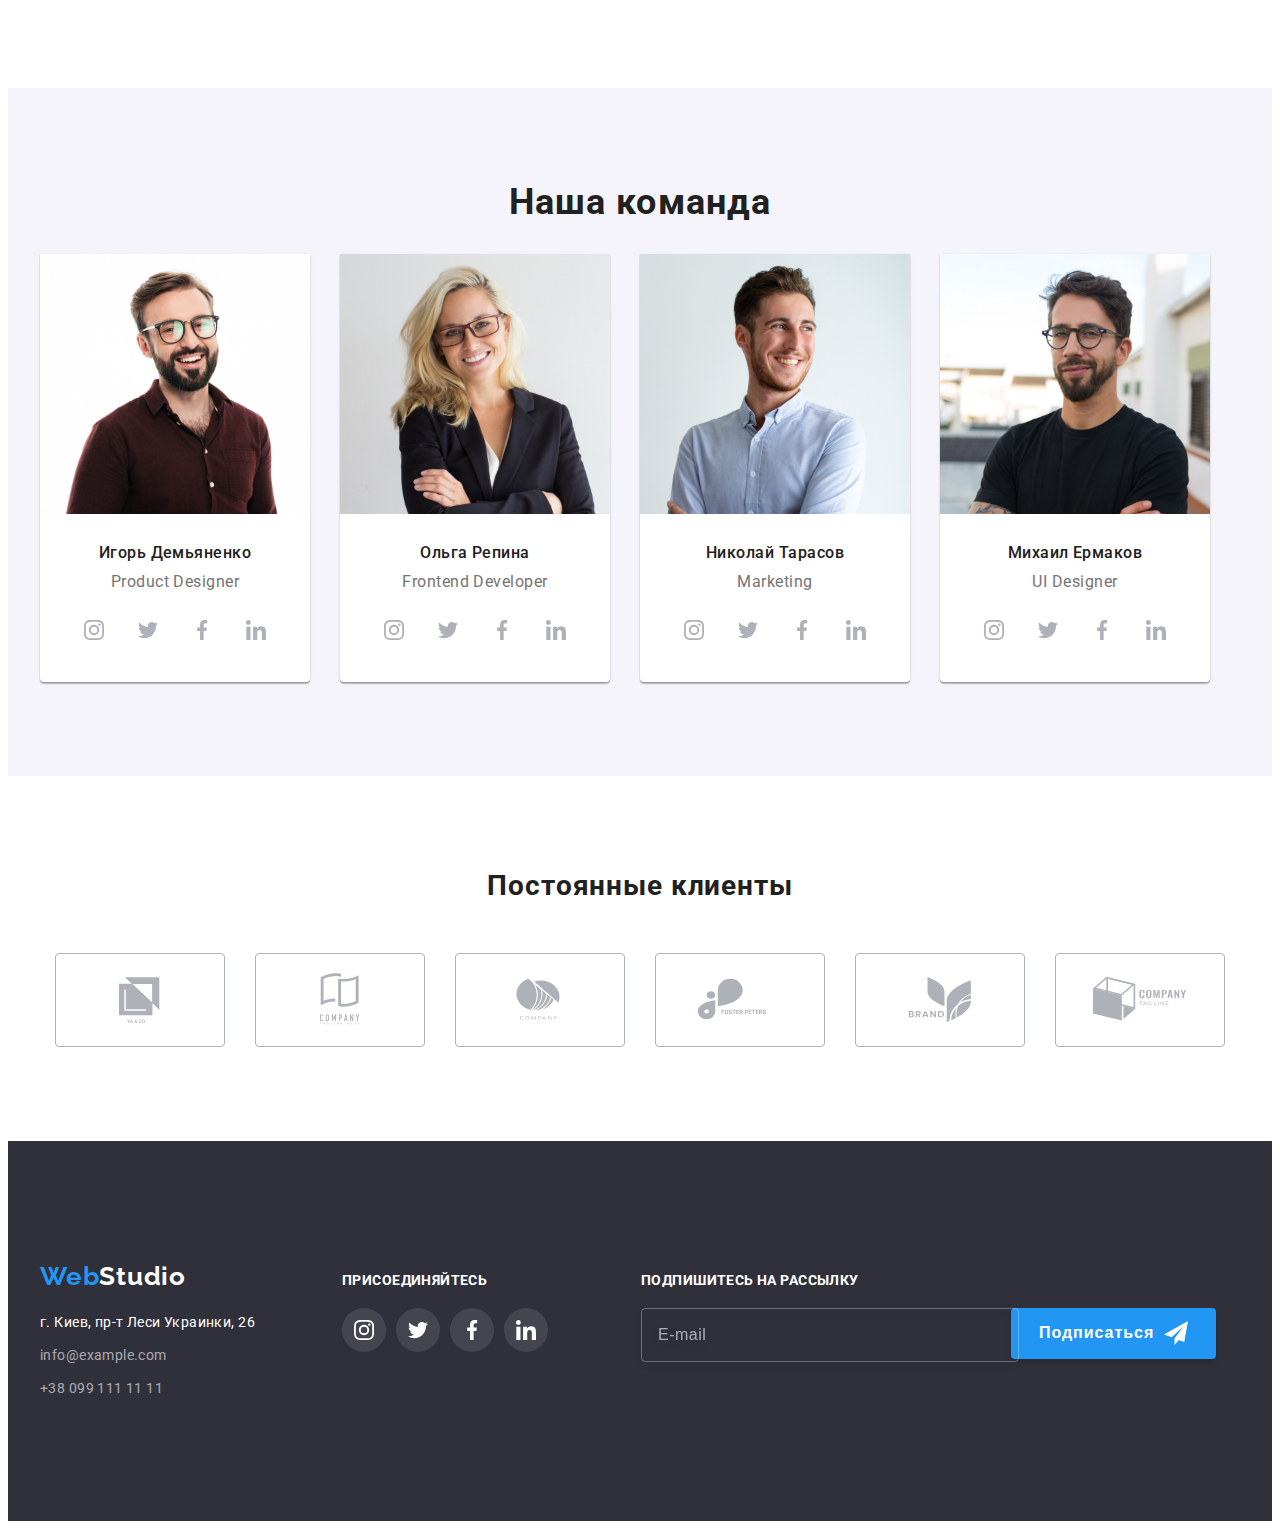
==== commit e6407694: "готовый проект" ====
--- a/index.html
+++ b/index.html
@@ -23,11 +23,13 @@
   <body>
     <header class="header">
       <div class="container">
-        <a href="./index.html" class="link header__logo-link">
-          <div class="header__logo">
-            Web<span class="header__logo-studio">Studio</span>
-          </div>
-        </a>
+        <div class="logo">
+          <a href="./index.html" class="link header__logo-link">
+            <span class="header__logo">
+              Web<span class="header__logo-studio">Studio</span>
+            </span>
+          </a>
+        </div>
         <nav class="nav">
           <ul class="nav-list list">
             <li class="nav-list__item">
@@ -228,7 +230,7 @@
                 width="370"
                 height="294"
               />
-              <p class="work-list__cover-text">Десктопные приложения</p>
+              <h3 class="work-list__cover-text">Десктопные приложения</h3>
             </li>
             <li class="work-list__item">
               <img
@@ -241,7 +243,7 @@
                 width="370"
                 height="294"
               />
-              <p class="work-list__cover-text">Мобильные приложения</p>
+              <h3 class="work-list__cover-text">Мобильные приложения</h3>
             </li>
             <li class="work-list__item">
               <img
@@ -254,7 +256,7 @@
                 width="370"
                 height="294"
               />
-              <p class="work-list__cover-text">Дизайнерские решения</p>
+              <h3 class="work-list__cover-text">Дизайнерские решения</h3>
             </li>
           </ul>
         </div>
@@ -617,11 +619,13 @@
         <div class="footer-content">
           <div class="footer-wrap">
             <div class="contacts-block">
-              <a href="./index.html" class="logo-link link">
-                <div class="logo-link__text">
-                  Web<span class="logo-link__studio">Studio</span>
-                </div>
-              </a>
+              <div class="footer-logo">
+                <a href="./index.html" class="logo-link link">
+                  <span class="logo-link__text">
+                    Web<span class="logo-link__studio">Studio</span>
+                  </span>
+                </a>
+              </div>
               <address class="address">
                 <ul class="address-list list">
                   <li class="address-list__item">
--- a/css/main.css
+++ b/css/main.css
@@ -58,7 +58,6 @@
   padding-left: 15px;
   padding-right: 15px;
   margin: 0 auto;
-  outline: 2px solid red;
 }
 @media screen and (min-width: 480px) {
   .container {
@@ -115,6 +114,21 @@
 @media screen and (min-width: 1200px) {
   .contact {
     flex-direction: row;
+  }
+}
+
+.logo {
+  margin-right: 93px;
+}
+@media screen and (min-width: 768px) {
+  .logo {
+    margin-right: 88px;
+  }
+}
+@media screen and (min-width: 1200px) {
+  .logo {
+    font-size: 26px;
+    line-height: 1.19;
   }
 }
 
@@ -124,19 +138,7 @@
   font-size: 24px;
   line-height: 1.16;
   letter-spacing: 0.03em;
-  margin-right: 93px;
   color: var(--accent-color);
-}
-@media screen and (min-width: 768px) {
-  .header__logo {
-    margin-right: 88px;
-  }
-}
-@media screen and (min-width: 1200px) {
-  .header__logo {
-    font-size: 26px;
-    line-height: 1.19;
-  }
 }
 
 .header__logo-studio {
@@ -155,6 +157,9 @@
   transition-property: color;
   transition-duration: 250ms;
   transition-timing-function: cubic-bezier(0.4, 0, 0.2, 1);
+}
+.nav-list__link.active {
+  color: var(--accent-color);
 }
 .nav-list__link.active::after {
   content: "";
@@ -322,6 +327,11 @@
   letter-spacing: 0.02em;
   color: #2196F3;
 }
+@media screen and (max-width: 479px) {
+  .mob-menu-contact__link-tel {
+    font-size: 30px;
+  }
+}
 
 .mob-menu-contact__link {
   font-weight: 500;
@@ -357,6 +367,11 @@
   line-height: 1.22;
   letter-spacing: 0.02em;
   color: #2196F3;
+}
+@media screen and (max-width: 479px) {
+  .mob-menu-soc__link {
+    font-size: 12px;
+  }
 }
 
 .section {
@@ -463,9 +478,6 @@
   margin-bottom: 30px;
 }
 
-.about-list {
-  margin-bottom: -30px;
-}
 @media screen and (min-width: 768px) {
   .about-list {
     display: flex;
@@ -477,6 +489,9 @@
 .about-list__item {
   margin-bottom: 30px;
 }
+.about-list__item:last-child {
+  margin-bottom: 0;
+}
 @media screen and (min-width: 768px) {
   .about-list__item {
     width: calc(50% - 30px);
@@ -514,6 +529,12 @@
   line-height: 1.71;
   letter-spacing: 0.03em;
   color: var(--second-main-color);
+}
+
+@media screen and (max-width: 1200px) {
+  .work {
+    display: none;
+  }
 }
 
 .work__title, .team__title, .clients__title {
@@ -727,13 +748,16 @@
   transition-timing-function: cubic-bezier(0.4, 0, 0.2, 1);
 }
 
+.footer-logo {
+  margin-bottom: 20px;
+}
+
 .logo-link__text {
   font-family: "Raleway", sans-serif;
   font-weight: 700;
   font-size: 24px;
   line-height: 1.16;
   letter-spacing: 0.03em;
-  margin-bottom: 20px;
   color: var(--accent-color);
 }
 @media screen and (min-width: 1200px) {
@@ -1149,6 +1173,12 @@
   padding-right: 40px;
   padding-left: 40px;
 }
+@media screen and (max-width: 479px) {
+  .modal {
+    width: 290px;
+    min-height: 580px;
+  }
+}
 @media screen and (min-width: 1200px) {
   .modal {
     width: 528px;
@@ -1186,6 +1216,12 @@
   letter-spacing: 0.03em;
   color: #212121;
   margin-bottom: 12px;
+}
+@media screen and (max-width: 479px) {
+  .modal__title {
+    font-size: 16px;
+    letter-spacing: 0.04em;
+  }
 }
 
 .modal-form__input {
@@ -1282,6 +1318,14 @@
   border: 2px solid #212121;
   border-radius: 2px;
   margin-right: 8.38px;
+  flex-shrink: 0;
+}
+@media screen and (max-width: 479px) {
+  .modal-form__checkbox-label {
+    font-size: 9px;
+    line-height: 1.16;
+    letter-spacing: 0.09em;
+  }
 }
 @media screen and (min-width: 1200px) {
   .modal-form__checkbox-label {
@@ -1316,4 +1360,9 @@
   border-radius: 4px;
   padding: 10px 55px;
   margin-top: 30px;
+}
+@media screen and (max-width: 479px) {
+  .modal-form__checkbox-btn {
+    padding: 8px 20px;
+  }
 }/*# sourceMappingURL=main.css.map */